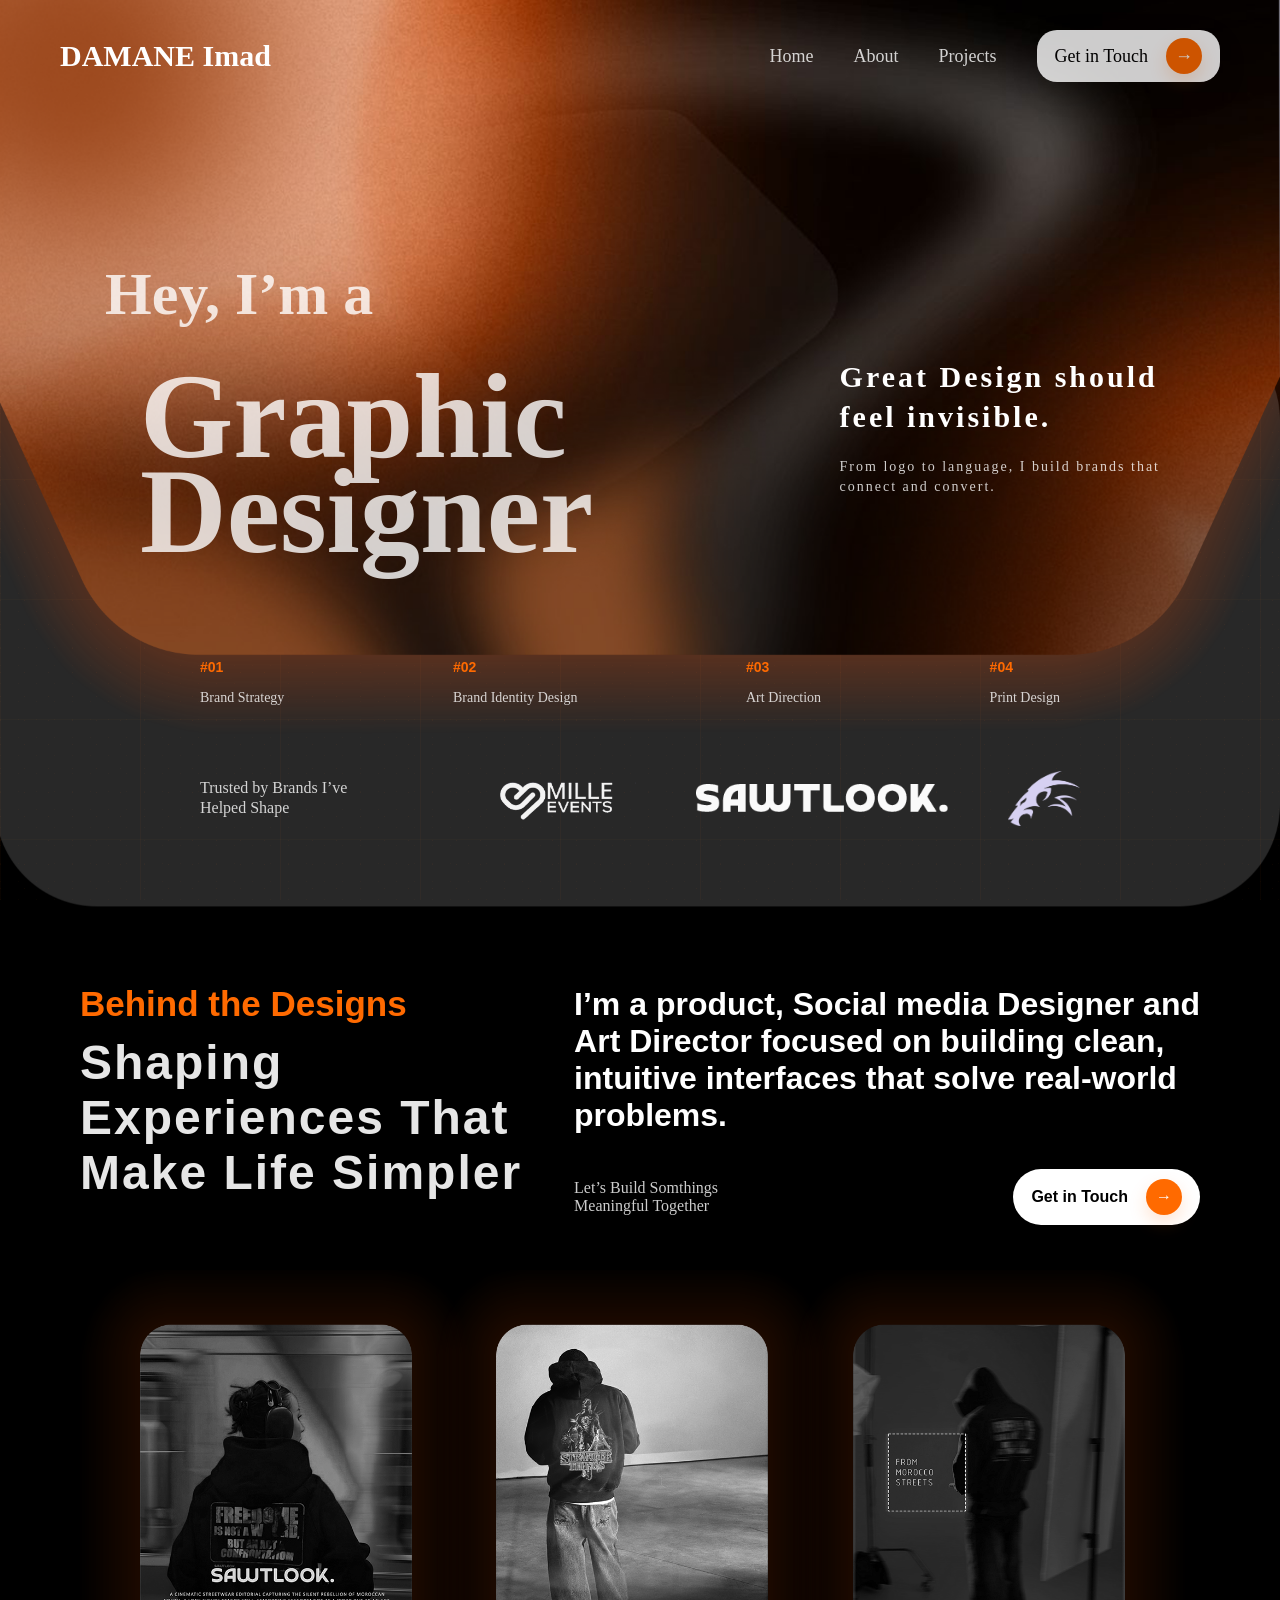
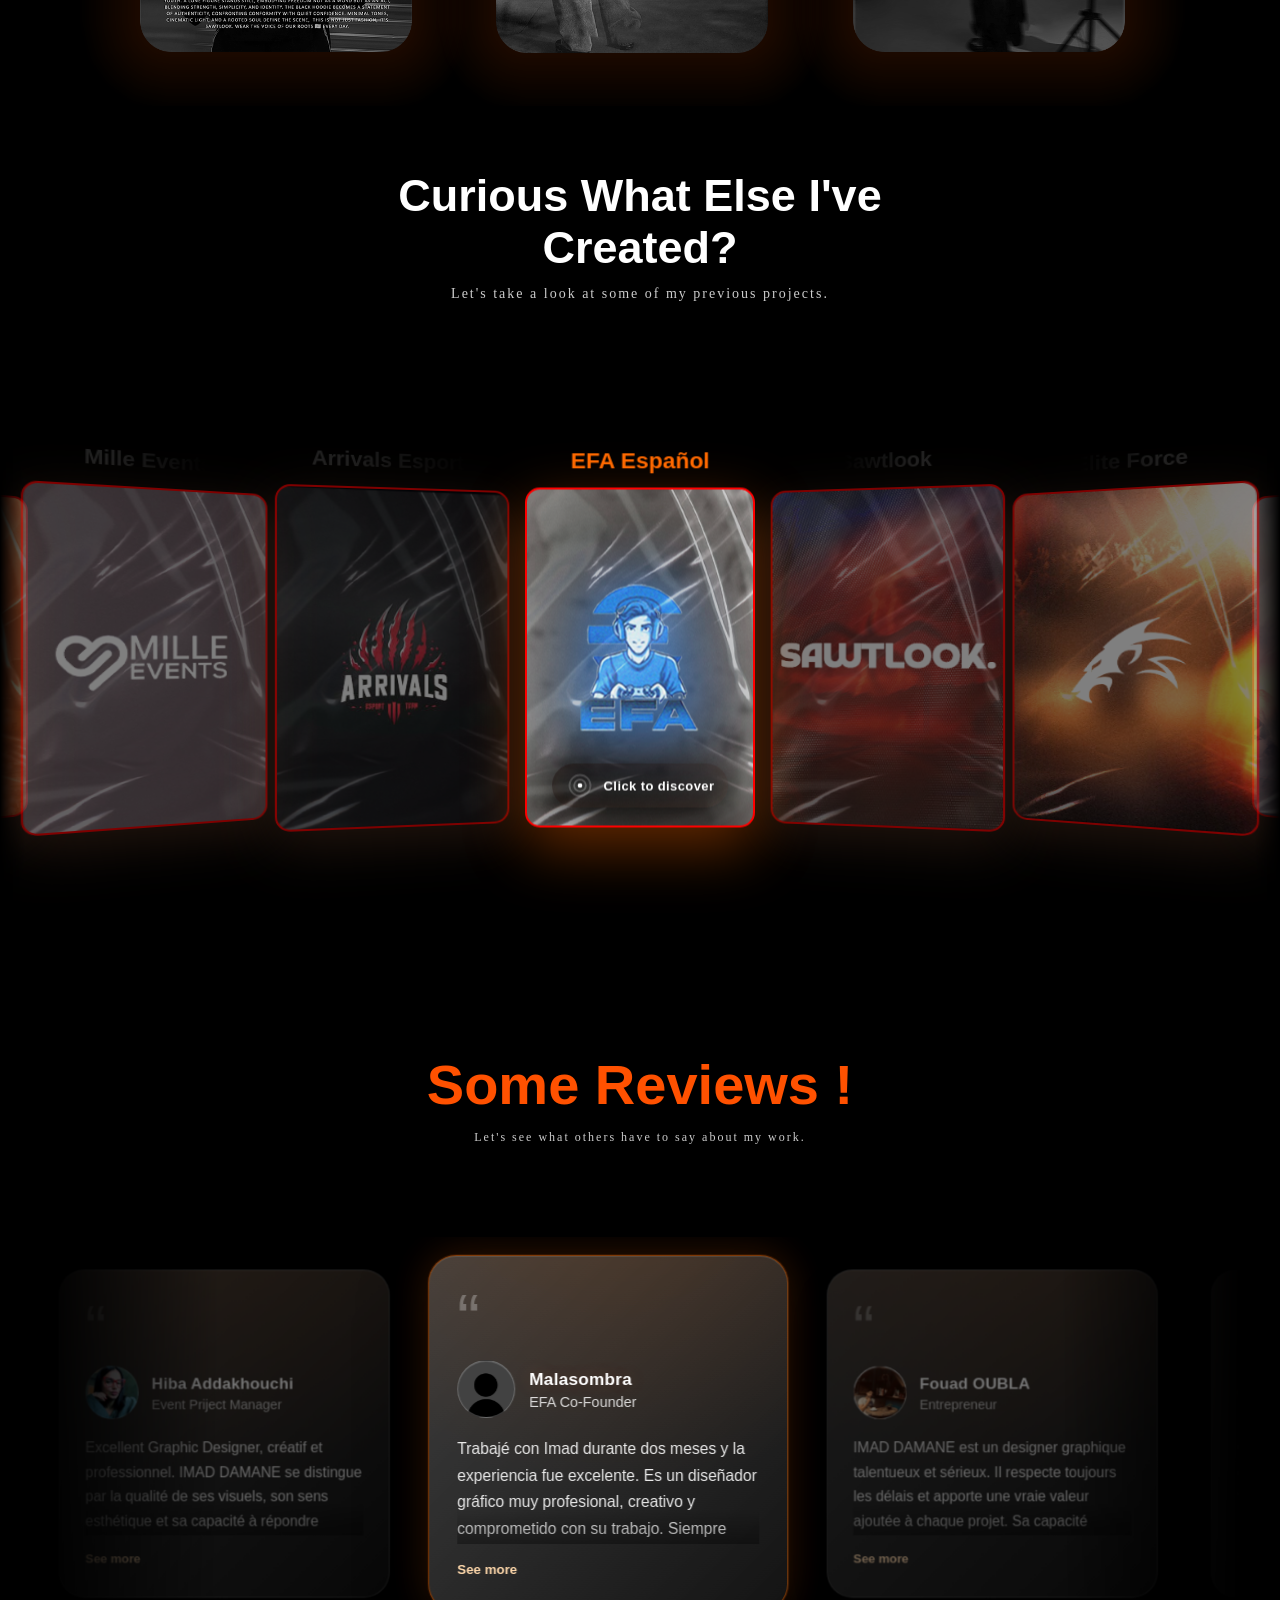
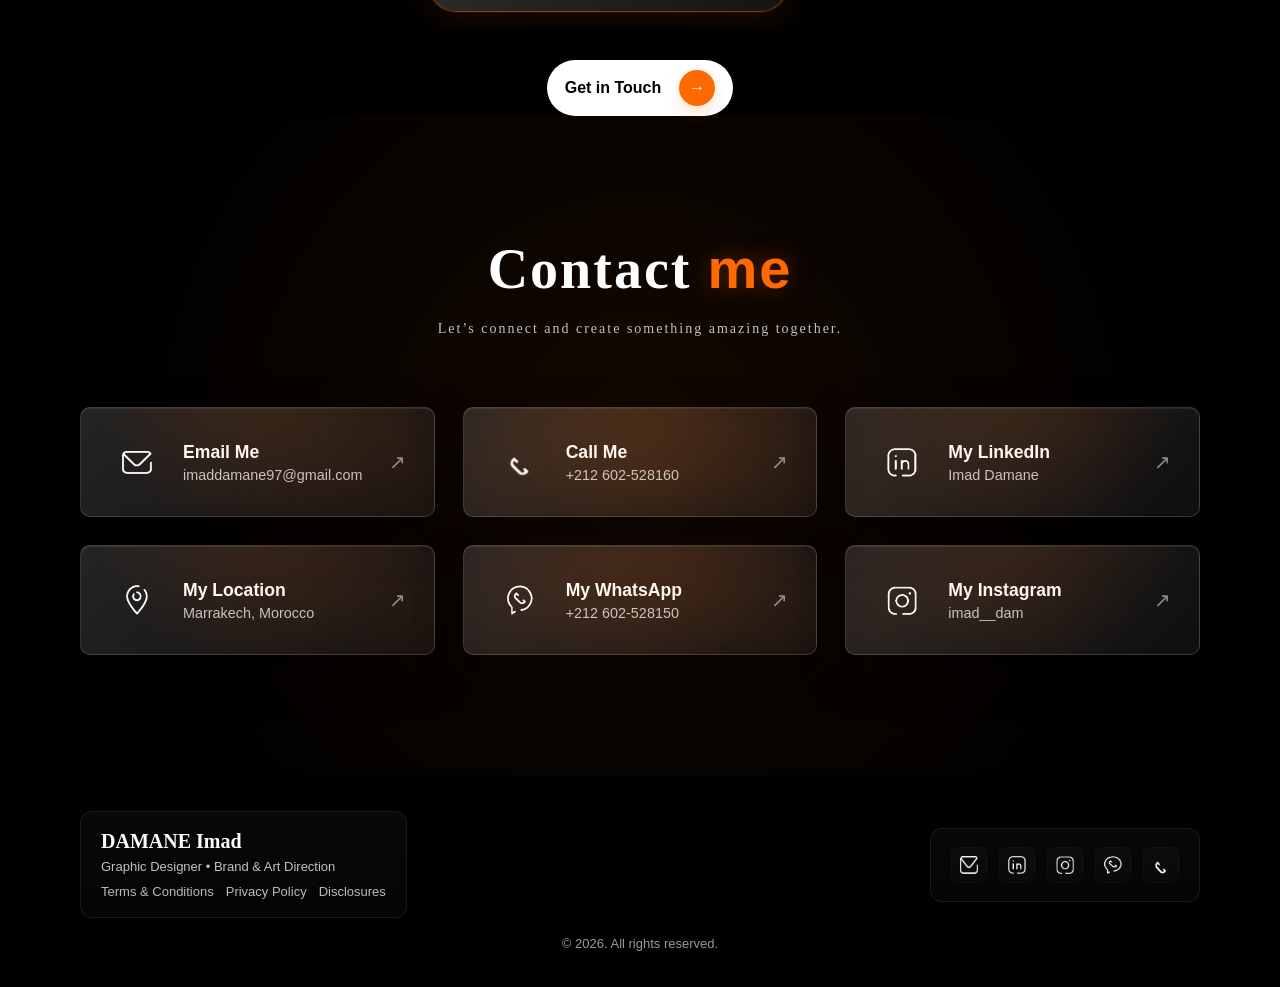
==== index.html @ 2c5a3f67 "First commit" ====
<!DOCTYPE html>
<html lang="en">
<head>
    <meta charset="UTF-8">
    <meta name="viewport" content="width=device-width, initial-scale=1.0">
    <link rel="stylesheet" href="style.css">
    <title>DAMANE Imad Portfolio</title>
</head>
<body>
    <header id="font-Qurova-DEMO;">
        <h1>DAMANE Imad</h1>
        <nav>
            <ul>
                <li><a href="index.html">Home</a></li>
                <li><a href="#about">About</a></li>
                <li><a href="#projects">Projects</a></li>
                <li class="#getintouch"><a href="#contact" class="btn-get">Get in Touch</a></li>
            </ul>
        </nav>
    </header>

    <img src="images/background_efct_img/gray shape.png" alt="gray shape" class="gray-back">
    <img src="images/background_efct_img/orange back.png" alt="orange back" class="orange-back">

    <section class="hero">

    <!-- Mobile blocker overlay: only visible on small viewports -->
    <div id="mobile-blocker" aria-hidden="true">
      <div class="mobile-blocker-inner">
        <h1 class="mobile-site-logo"><span class="logo-first">DAMANE</span> <span class="logo-last">Imad</span></h1>
        <h2>Please open my portfolio in laptop or PC for best experience</h2>
        <p class="mobile-sub">This site is optimised for larger screens. Thank you!</p>
      </div>
    </div>

    <div class="hero-content">
        <div class="left">
    <h4>Hey, I’m a</h4>
    <h1>Graphic <br> Designer</h1>
</div>

<div class="right">
    <h3>Great Design should <br> feel invisible.</h3>
    <p>From logo to language, I build brands that<br>connect and convert.</p>
</div>

    </div>

            <div class="services">
                <div><span>#01</span> <p>Brand Strategy</p></div>
                <div><span>#02</span> <p>Brand Identity Design</p></div>
                <div><span>#03</span> <p>Art Direction</p></div>
                <div><span>#04</span> <p>Print Design</p></div>
            </div>

    <div class="trusted">
        <p>Trusted by Brands I’ve <br> Helped Shape</p>

        <div class="logos">
              <img src="images/trusts_img/mille_events_cover.png" alt="mille events" class="logo mille">
              <img src="images/trusts_img/SAWTLOOK_.png" alt="sawtlook" class="logo sawtlook">
              <img src="images/trusts_img/png ELM logo.png" alt="elm" class="logo elm">
        </div>
    </div>

</section>

  <section id="about" class="mini-about">

        <div class="mini-about-left">
           <h3 class="mini-about-title">Behind the Designs</h3>
           <h2 class="mini-about-sub">Shaping <br> Experiences That <br> Make Life Simpler</h2>
        </div>

        <div class="mini-about-right">
           <h3>I’m a product, Social media Designer and <br> Art Director focused on building clean, <br> intuitive interfaces that solve real-world <br> problems.</h3>

           <div class="mini-about-row">
               <p class="mini-about-cta">Let’s Build Somthings<br>Meaningful Together</p>
               <div class="btn-group">
                   <a href="#contact" class="btn btn-get">Get in Touch</a>
               </div>
           </div>

        </div>

    </section>

    <section class="under-about">
        <div class="under-about-content">
           <img src="images/mini_about_img/Black & White 1 copy 2.png" alt="" class="mini-about-img">
           <img src="images/mini_about_img/Black & White 1 copy.png" alt="" class="mini-about-img">
           <img src="images/mini_about_img/Black & White 1.png" alt="" class="mini-about-img">
        </div>
    </section>

  <section id="projects" class="projects-header">
        <h2>Curious What Else I've<br>Created?</h2>
        <p class="projects-header-p">Let's take a look at some of my previous projects.</p>
    </section>

    <div class="carousel-main-viewport">
        <div class="carousel-container">
            
            <div class="carousel-nav-buttons">
                <button class="nav-btn prev" id="prev-btn">&#10094;</button>
                <button class="nav-btn next" id="next-btn">&#10095;</button>
            </div>

            <div class="carousel-track-container" id="carousel-track">
            </div>

            <div class="carousel-pagination" id="carousel-pagination">
            </div>
           
        </div>
    </div>


    
    <section class="reviews-header">
            <h2 class="reviews-title">Some Reviews !</h2>
            <p class="reviews-p">Let's see what others have to say about my work.</p>
    </section>

    <section class="testimonial-section">
  <div class="testimonial-container">
    <div class="testimonial-track" id="testimonialTrack">

      <div class="testimonial-card">
        <div class="testimonial-quote">“</div>
        <div class="testimonial-header">
          <div class="testimonial-avatar avatar-1"></div>
          <div class="testimonial-info">
            <h3 class="testimonial-name">Hiba Addakhouchi</h3>
            <p class="testimonial-role">Event Priject Manager</p>
          </div>
        </div>
        <p class="testimonial-text">
          Excellent Graphic Designer, créatif et professionnel. IMAD DAMANE se distingue par la qualité de ses visuels, son sens esthétique et sa capacité à répondre parfaitement aux besoins des projets. Une collaboration fluide et très satisfaisante.
        </p>
        <button class="testimonial-toggle" aria-expanded="false">See more</button>
      </div>

      <div class="testimonial-card testimonial-card-active">
        <div class="testimonial-quote">“</div>
        <div class="testimonial-header">
          <div class="testimonial-avatar avatar-2"></div>
          <div class="testimonial-info">
            <h3 class="testimonial-name">Malasombra</h3>
            <p class="testimonial-role">EFA Co-Founder</p>
          </div>
        </div>
        <p class="testimonial-text">
          Trabajé con Imad durante dos meses y la experiencia fue excelente.
Es un diseñador gráfico muy profesional, creativo y comprometido con su trabajo. 
Siempre cumplió con los plazos y supo entender perfectamente lo que necesitaba, aportando además ideas que mejoraron el resultado final.
La comunicación fue fluida en todo momento y mostró mucha disposición para hacer ajustes y perfeccionar cada detalle. 
Sin duda, recomendaría su trabajo a cualquier persona o empresa que busque diseños de calidad.
Ha sido un placer trabajar con él.
        </p>
        <button class="testimonial-toggle" aria-expanded="false">See more</button>
      </div>

      <div class="testimonial-card">
        <div class="testimonial-quote">“</div>
        <div class="testimonial-header">
          <div class="testimonial-avatar avatar-3"></div>
          <div class="testimonial-info">
            <h3 class="testimonial-name">Fouad OUBLA</h3>
            <p class="testimonial-role">Entrepreneur</p>
          </div>
        </div>
        <p class="testimonial-text">
          IMAD DAMANE est un designer graphique talentueux et sérieux. Il respecte toujours les délais et apporte une vraie valeur ajoutée à chaque projet. Sa capacité d’écoute et son sens artistique permettent d’obtenir des résultats de haute qualité. Une collaboration efficace et agréable.
        </p>
        <button class="testimonial-toggle" aria-expanded="false">See more</button>
      </div>

      <div class="testimonial-card">
        <div class="testimonial-quote">“</div>
        <div class="testimonial-header">
          <div class="testimonial-avatar avatar-4"></div>
          <div class="testimonial-info">
            <h3 class="testimonial-name">MOHAMED FJ</h3>
            <p class="testimonial-role">Game Cards Store Founder</p>
          </div>
        </div>
        <p class="testimonial-text">
          Quiero recomendar a IMAD DAMANE como diseñador gráfico por el excelente trabajo que realizó en el diseño del logotipo de mi empresa de tarjetas de regalo. Desde el primer momento demostró profesionalismo, creatividad y una gran capacidad para entender exactamente lo que necesitaba.
El resultado final superó mis expectativas: un diseño moderno, limpio y perfectamente alineado con la identidad de mi marca. Además, su comunicación fue fluida durante todo el proceso y estuvo siempre dispuesto a hacer ajustes hasta lograr el resultado ideal.
Sin duda, es un diseñador altamente recomendable para cualquier proyecto creativo. Volvería a trabajar con él sin pensarlo.
        </p>
        <button class="testimonial-toggle" aria-expanded="false">See more</button>
      </div>

    </div>
  </div>
</section>

    <section class="carousel-button-reviews">
            <a href="#contact" class="btn btn-get">Get in Touch</a>
    </section>

  <section id="contact" class="contact-section">

    <div class="contact-header">
        <h1 class="contact-title">
            Contact <span class="contact-highlight">me</span>
        </h1>

        <p class="contact-description">
            Let’s connect and create something amazing together.
        </p>
    </div>


    <div class="contact-container">

        <a href="mailto:imaddamane97@gmail.com" class="contact-card">
            <div class="contact-icon"><img src="images/contact icons/email icon.png" alt=""></div>
            <div class="contact-info">
                <h3>Email Me</h3>
                <p>imaddamane97@gmail.com</p>
            </div>
            <div class="contact-arrow">↗</div>
        </a>

        <a href="tel:+212602528160" class="contact-card">
            <div class="contact-icon"><img src="images/contact icons/phone icon.png" alt=""></div>
            <div class="contact-info">
                <h3>Call Me</h3>
                <p>+212 602-528160</p>
            </div>
            <div class="contact-arrow">↗</div>
        </a>


        <a href="https://linkedin.com" class="contact-card">
            <div class="contact-icon"><img src="images/contact icons/linkedin icon.png" alt=""></div>
            <div class="contact-info">
                <h3>My LinkedIn</h3>
                <p>Imad Damane</p>
            </div>
            <div class="contact-arrow">↗</div>
        </a>


        <div class="contact-card">
            <div class="contact-icon"><img src="images/contact icons/location icon.png" alt=""></div>
            <div class="contact-info">
                <h3>My Location</h3>
                <p>Marrakech, Morocco</p>
            </div>
            <div class="contact-arrow">↗</div>
        </div>


        <a href="https://wa.me/212602528150" class="contact-card">
            <div class="contact-icon"><img src="images/contact icons/whatsapp icon.png" alt=""></div>
            <div class="contact-info">
                <h3>My WhatsApp</h3>
                <p>+212 602-528150</p>
            </div>
            <div class="contact-arrow">↗</div>
        </a>


        <a href="https://instagram.com/imad__dam" class="contact-card">
            <div class="contact-icon"><img src="images/contact icons/instagram icon.png" alt=""></div>
            <div class="contact-info">
                <h3>My Instagram</h3>
                <p>imad__dam</p>
            </div>
            <div class="contact-arrow">↗</div>
        </a>

    </div>

</section>


  <footer class="site-footer">
    <div class="footer-inner">
      <div class="footer-left">
        <h3 class="footer-brand">DAMANE Imad</h3>
        <p class="footer-desc">Graphic Designer • Brand & Art Direction</p>
        <div class="footer-links">
          <a href="#">Terms &amp; Conditions</a>
          <a href="#">Privacy Policy</a>
          <a href="#">Disclosures</a>
        </div>
      </div>

      <div class="footer-right">

        <div class="footer-social">
          <a href="mailto:imaddamane97@gmail.com"><img src="images/contact icons/email icon.png" alt="email"></a>
          <a href="https://linkedin.com" aria-label="LinkedIn"><img src="images/contact icons/linkedin icon.png" alt="linkedin"></a>
          <a href="https://instagram.com" aria-label="Instagram"><img src="images/contact icons/instagram icon.png" alt="instagram"></a>
          <a href="https://wa.me/212602528150" aria-label="WhatsApp"><img src="images/contact icons/whatsapp icon.png" alt="whatsapp"></a>
          <a href="tel:+212602528160" aria-label="Phone"><img src="images/contact icons/phone icon.png" alt="phone"></a>
        </div>
      </div>
    </div>

    <div class="footer-bottom">
      <p>&copy; 2026. All rights reserved.</p>
    </div>
  </footer>
    
    <script src="site.js" defer></script>
</body>
</html>
---- style.css ----
* {
    margin: 0;
    padding: 0;
    box-sizing: border-box;
    font-family: 'Poppins', sans-serif;
}

:root {
    --card-width: 230px;
    --card-height: 340px;
    --carousel-perspective: 1200px;
    --accent-color: #ff6b35;
    --accent-orange: #ff6b00;
}

/* Background effects (enable by adding one class to <body>):
   - body.bg-effect-1  : Subtle glowing animated gradients
   - body.bg-effect-2  : Floating blurred color orbs
   - body.bg-effect-3  : Futuristic diagonal lines + texture + vignette
   These layers sit behind the content (negative z-index) and preserve image/text layout.
*/

/* Base: ensure background layers don't create scroll and sit behind content */
body.bg-effect-1,
body.bg-effect-2,
body.bg-effect-3 {
    overflow-x: hidden;
}

/* ---------- Effect 1: Subtle glowing animated gradients ---------- */
body.bg-effect-1::before {
    content: "";
    position: fixed;
    inset: 0;
    z-index: -1;
    pointer-events: none;
    background-image:
        radial-gradient(circle at 10% 20%, rgba(255,107,0,0.12) 0%, transparent 25%),
        radial-gradient(circle at 85% 75%, rgba(255,107,0,0.08) 0%, transparent 22%),
        linear-gradient(120deg, rgba(0,0,0,0.6), rgba(0,0,0,0.85));
    background-repeat: no-repeat;
    filter: blur(48px) saturate(1.05);
    mix-blend-mode: screen;
    opacity: 0.95;
    transform: translateZ(0);
    animation: bg-effect1-move 18s linear infinite;
}

@keyframes bg-effect1-move {
    0% { background-position: 0% 0%, 100% 100%, 0% 0%; }
    50% { background-position: 10% 5%, 90% 80%, 0% 0%; }
    100% { background-position: 0% 0%, 100% 100%, 0% 0%; }
}

/* ---------- Effect 2: Floating blurred orbs (soft, atmospheric) ---------- */
body.bg-effect-2::before {
    content: "";
    position: fixed;
    inset: -10% -5% -10% -5%;
    z-index: -1;
    pointer-events: none;
    background-image:
        radial-gradient(circle at 20% 30%, rgba(255,107,0,0.14) 0 12%, transparent 20%),
        radial-gradient(circle at 72% 28%, rgba(255,90,31,0.12) 0 14%, transparent 24%),
        radial-gradient(circle at 50% 78%, rgba(255,160,80,0.06) 0 18%, transparent 30%);
    background-repeat: no-repeat;
    filter: blur(60px) contrast(1.02);
    opacity: 0.95;
    transform: translateZ(0);
    animation: bg-effect2-orbit 16s ease-in-out infinite;
}

@keyframes bg-effect2-orbit {
    0% { transform: translate3d(0,0,0) scale(1); }
    50% { transform: translate3d(8px,-12px,0) scale(1.02); }
    100% { transform: translate3d(0,0,0) scale(1); }
}

/* ---------- Effect 3: Futuristic lines + subtle texture + vignette ---------- */
body.bg-effect-3::before {
    content: "";
    position: fixed;
    inset: 0;
    z-index: -1;
    pointer-events: none;
    background-image:
        repeating-linear-gradient(135deg, rgba(255,107,0,0.03) 0 1px, transparent 1px 24px),
        linear-gradient(180deg, rgba(0,0,0,0.6), rgba(0,0,0,0.85));
    background-size: auto, cover;
    mix-blend-mode: overlay;
    filter: blur(6px) contrast(0.95);
    opacity: 0.95;
}

body.bg-effect-3::after {
    content: "";
    position: fixed;
    inset: 0;
    z-index: -1;
    pointer-events: none;
    background-image: radial-gradient(ellipse at center, rgba(255,107,0,0.02) 0%, transparent 30%),
                      radial-gradient(ellipse at 10% 90%, rgba(255,90,31,0.02) 0%, transparent 18%);
    filter: blur(40px);
    opacity: 0.9;
}

/* Keep animations accessible: respect reduced motion */
@media (prefers-reduced-motion: reduce) {
    body.bg-effect-1::before,
    body.bg-effect-2::before {
        animation: none;
        transition: none;
    }
}

/* Ensure columns-based project gallery won't create horizontal scroll from background layers */
html, body { overscroll-behavior-x: none; }

body {
    background: #000;
    color: white;
    overflow-x: hidden;
}

body:not(.project-page) {
    position: relative;
    isolation: isolate;
}

body:not(.project-page)::before {
    content: "";
    position: fixed;
    inset: 0;
    z-index: -3;
    pointer-events: none;
    background:
        radial-gradient(circle at 16% 20%, rgba(255, 107, 0, 0.15) 0 6%, transparent 22%),
        radial-gradient(circle at 82% 24%, rgba(255, 140, 0, 0.10) 0 8%, transparent 20%),
        radial-gradient(circle at 54% 82%, rgba(255, 94, 0, 0.08) 0 10%, transparent 24%);
    filter: blur(3px);
    opacity: 0.9;
}

body:not(.project-page)::after {
    content: "";
    position: fixed;
    inset: 0;
    z-index: -2;
    pointer-events: none;
    background-image:
        linear-gradient(135deg, rgba(255, 107, 0, 0.05) 0 1px, transparent 1px 24px),
        linear-gradient(45deg, rgba(255, 142, 0, 0.03) 0 1px, transparent 1px 18px),
        repeating-linear-gradient(90deg, rgba(255, 107, 0, 0.035) 0 1px, transparent 1px 140px),
        repeating-linear-gradient(0deg, rgba(255, 142, 0, 0.025) 0 1px, transparent 1px 120px);
    background-size: 24px 24px, 18px 18px, 140px 100%, 100% 120px;
    mix-blend-mode: screen;
    opacity: 0.95;
}

/* Mobile blocker styles (only active on small screens) */
#mobile-blocker { display: none; }

@media (max-width: 768px) {
    #mobile-blocker {
        display: flex;
        position: fixed;
        inset: 0;
        /* mobile background uses provided image */
        background-image: url("images/mobile_background/mobile.jpg");
        background-size: cover;
        background-position: center;
        background-repeat: no-repeat;
        z-index: 9999;
        align-items: center;
        justify-content: center;
        padding: 24px;
    }

    #mobile-blocker .mobile-blocker-inner {
        text-align: center;
        color: #fff;
        max-width: 540px;
        width: 100%;
        padding: 28px;
        border-radius: 14px;
        box-shadow: 0 30px 80px rgba(0,0,0,0.6);
        background: radial-gradient(circle at top, rgba(255,106,0,0.06), rgba(255,106,0,0.02));
        border: 1px solid rgba(255,106,0,0.08);
    }

        /* Mobile overlay logo */
        .mobile-site-logo { font-family: 'Qurova Demo'; font-size: 2rem; margin: 0 0 10px; font-weight: 800; }
        .mobile-site-logo .logo-first { color: #fff; }
        .mobile-site-logo .logo-last { color: var(--accent-color); }

    #mobile-blocker-logo { width: 120px; height: auto; margin: 0 auto 18px; display:block; filter: drop-shadow(0 8px 20px rgba(255,106,0,0.12)); }
    #mobile-blocker h2 { color: var(--accent-color); font-size: 1.3rem; margin-bottom: 8px; text-shadow: 0 6px 18px rgba(0,0,0,0.6); }
    .mobile-sub { color: rgba(255,255,255,0.85); margin-bottom: 16px; }


    /* hide page content underneath (prevent scroll) */
    html, body { height: 100%; overflow: hidden; }
}

.box {
        width: auto;
        height: 500px;
        background-image: url("images/background_efct_img/gray\ shape.png");
        background-size: cover;
        rotate: 180deg;
    }

    .gray-back {
        position: absolute;
        bottom: 3280px;
        left: 0;
        width: 100%;
        z-index: -2;
    }

    .orange-back {
        position: absolute;
        top: 0;
        right: 0;
        width: 100%;
        z-index: -1;
        animation: moveBg 8s ease-in-out infinite alternate;
    }

    @keyframes moveBg {
        0% { transform: scale(1); }
        100% { transform: scale(1.05) translateY(-10px); }
    }

    header {
        position: absolute;
        top: 30px;
        left: 60px;
        right: 60px;
        display: flex;
        justify-content: space-between;
        align-items: center;
        z-index: 5;
    }

    @media (max-width: 480px) {
        header {
            position: static;
            padding: 18px 18px 0;
            width: 100%;
            justify-content: center;
            flex-direction: column;
            align-items: center;
            gap: 14px;
            text-align: center;
        }

        header h1 {
            font-size: 26px;
            margin: 0;
        }

        nav ul {
            justify-content: center;
            gap: 16px;
            flex-wrap: wrap;
        }

        .hero {
            padding: 28px 18px 60px;
            min-height: auto;
            text-align: center;
        }

        .hero-content {
            flex-direction: column;
            align-items: center;
            gap: 20px;
        }

        .left,
        .right {
            width: 100%;
            max-width: 100%;
            margin: 0;
        }

        .left h4 {
            font-size: 26px;
            margin-bottom: 12px;
        }

        .left h1 {
            font-size: 3.2rem;
            line-height: 1.1;
            margin-left: 0;
        }

        .right h3 {
            font-size: 1.35rem;
            line-height: 1.4;
            letter-spacing: 0.5px;
        }

        .right p {
            font-size: 0.95rem;
            line-height: 1.7;
            margin: 0 auto;
            max-width: 380px;
        }

        .services {
            flex-direction: column;
            align-items: center;
            justify-content: center;
            gap: 12px;
            margin: 28px auto 0;
            text-align: center;
        }

        .services div {
            width: 100%;
            max-width: 320px;
        }

        .trusted {
            flex-direction: column;
            align-items: center;
            justify-content: center;
            gap: 16px;
            margin: 30px auto 0;
            text-align: center;
        }

        .logos {
            justify-content: center;
            width: 100%;
            gap: 18px;
            flex-wrap: wrap;
        }

        .orange-back {
            width: 180%;
            max-width: none;
            left: -40%;
            right: auto;
            transform: translateX(-10%);
        }
    }

    header h1 {
        font-size: 30px;
        font-weight: 600;
        font-family: 'Qurova Demo';
    }

    nav ul {
        display: flex;
        list-style: none;
        gap: 40px;
        align-items: center;
    }

    nav a {
        text-decoration: none;
        color: white;
        font-size: 18px;
        opacity: 0.8;
        transition: 0.3s;
        font-family: 'Qurova Demo';
    }

    nav a:hover {
        opacity: 1;
        color: #ff6a00;
        text-shadow: #ffffff 0px 0 15px;
    }

    nav li:last-child a {
        background: white;
        color: black;
        padding: 8px 18px;
        border-radius: 20px;
        font-weight: 500;
    }

    .hero {
        padding: 180px 80px 100px 80px;
        min-height: 100vh;
        position: relative;
        z-index: 2;
    }

    .hero-content {
        display: flex;
        justify-content: space-between;
        align-items: center;
    }

    .left h4 {
        font-size: 60px;
        margin-bottom: 40px;
        font-family: 'Qurova Demo';
    }

    .left h1 {
        font-size: 120px;
        line-height: 95px;
        font-weight: 700;
        font-family: 'Qurova Demo';
        margin-left: 35px;
    }

    .left {
        opacity: 0.8;
        margin-top: 80px;
        margin-left: 25px;
    }

    .right {
        max-width: 500px;
        margin-right: 40px;
        margin-top: 115px;
    }

    .right h3 {
        font-size: 30px;
        margin-bottom: 20px;
        font-family: 'Qurova Demo';
        line-height: 40px;
        letter-spacing: 3px;
    }

    .right p {
        font-size: 14px;
        opacity: 0.8;
        font-family: 'Qurova Demo';
        line-height: 20px;
        letter-spacing: 2px;
    }

    .services {
        display: flex;
        font-family: 'Qurova Demo';
        justify-content: space-between;
        margin-top: 100px;
        margin-left: 120px;
        margin-right: 140px;
        font-size: 14px;
    }

    .services span {
        color: #ff6a00;
        font-weight: 600;
        margin-right: 8px;
    }

    .services p {
        opacity: 0.8;
        margin-top: 15px;
        font-family: 'Qurova Demo';
    }

    .trusted {
        display: flex;
        justify-content: space-between;
        margin-top: 65px;
        margin-right: 120px;
        margin-left: 120px;
        align-items: center;
        z-index: 3;
    }

    .trusted p {
        font-family: 'Qurova Demo';
        font-size: 16px;
        opacity: 0.8;
        line-height: 20px;
    }

    .logos {
        display: flex;
        gap: 60px;
        align-items: center;
    }

    .logos img {
        height: auto;
        max-height: 55px;
        display: block;
        transition: transform 200ms ease, opacity 200ms ease;
        opacity: 0.95;
    }

    .logos img.mille { max-height: 44px; }
    .logos img.sawtlook { max-height: 28px; opacity: 0.98; }
    .logos img.elm { max-height: 60 px; }

    .logos img:hover { transform: scale(1.06); opacity: 1; }

    .mini-about {
        display: flex;
        justify-content: space-between;
        align-items: flex-start;
        padding: 60px 80px;
        gap: 2rem;
    }

    .mini-about-left .mini-about-title {
        color: #ff6a00;
        font-size: 35px;
        line-height: 1.05;
    }

    .mini-about-left .mini-about-sub {
        margin-top: 12px;
        font-size: 48px;
        opacity: 0.9;
        letter-spacing: 2px;
    }

    .mini-about-right h3 {
        margin-bottom: 10px;
        font-size: 32px;
    }

    .mini-about-row {
        display: flex;
        align-items: center;
        justify-content: space-between;
        gap: 1rem;
        margin-top: 35px;
    }

    .mini-about-cta {
        margin: 0;
        opacity: 0.8;
        font-size: 16px;
        font-family: 'Qurova Demo';
        line-height: normal;
    }

    .btn-group { display: flex;
        gap: 0.8rem;
        font-family: 'Qurova Demo';
        text-decoration: none;
    }

    .btn {
        padding: 8px 18px;
        border-radius: 20px;
        font-weight: 550;
        text-decoration: none;
        color: white;
        background:#ff6a00;
    }

    .btn-get {
        display: inline-flex;
        align-items: center;
        gap: 12px;
        padding: 10px 18px;
        border-radius: 999px;
        background: #fff;
        color: #000;
        font-weight: 600;
        text-decoration: none;
        box-shadow: 0 10px 30px rgba(0,0,0,0.22);
        position: relative;
    }

    .btn-get:hover {
        transform: translateY(-2px);
    }

    .btn-get::after {
        content: '\2192';
        display: inline-flex;
        align-items: center;
        justify-content: center;
        width: 36px;
        height: 36px;
        border-radius: 50%;
        background: var(--accent-color);
        color: white;
        font-weight: 700;
        box-shadow: 0 8px 18px rgba(255,106,0,0.18);
        margin-left: 6px;
        flex: 0 0 36px;
    }

    .btn-get:hover::after {
        transform: translateX(3px);
    }

    @media (max-width: 420px) {
        .btn-get { padding: 8px 12px; font-size: 14px; }
        .btn-get::after { width: 30px; height: 30px; font-size: 14px; }
    }

    @media (max-width: 900px) {
        .mini-about { flex-direction: column; padding: 40px 20px; }
        .mini-about-row { flex-direction: column; align-items: flex-start; }
        .btn-group { width: 100%; }
    }

    .under-about {
        display: flex;
        margin-top: -75px;
        align-items: center;
        padding: 60px 80px;
        gap: 2rem;
    }

    .mini-about-img {
        width: 35%;
        border-radius: 10px;
        object-fit: cover;
    }

    .mini-about-img:not(:last-child) {
      margin-right: -40px;
    }

    .projects-header {
        text-align: center;
        font-size: 30px;
        color: #ffffff;
    }

    .projects-header-p {
        font-size: 14px;
        opacity: 0.8;
        font-family: 'Qurova Demo';
        line-height: 40px;
        letter-spacing: 2px;
    }

    .carousel-main-viewport {
        width: 100vw;
        height: 72vh;
        display: flex;
        justify-content: center;
        align-items: center;
        position: relative;
        overflow: hidden;
        mask-image: linear-gradient(to right, rgba(0,0,0,0) 0%, rgba(0,0,0,1) 2%, rgba(0,0,0,1) 98%, rgba(0,0,0,0) 100%);
        -webkit-mask-image: linear-gradient(to right, rgba(0,0,0,0) 0%, rgba(0,0,0,1) 2%, rgba(0,0,0,1) 98%, rgba(0,0,0,0) 100%);
    }

    .carousel-container {
        width: 100vw;
        height: 68vh;
        position: relative;
        display: flex;
        flex-direction: column;
        align-items: center;
        justify-content: center;
        perspective: var(--carousel-perspective);
    }

    .carousel-track-container {
        width: 100%;
        height: 100%;
        position: relative;
        display: flex;
        justify-content: center;
        align-items: center;
        transform-style: preserve-3d;
        z-index: 1;
    }

    .carousel-nav-buttons {
        position: absolute;
        width: 100%;
        display: flex;
        justify-content: space-between;
        align-items: center;
        padding: 0 40px;
        box-sizing: border-box;
        z-index: 10;
        pointer-events: none;
    }

    .carousel-nav-buttons { display: none !important; }

    .nav-btn {
        pointer-events: auto;
        background: rgba(0, 0, 0, 0.4);
        color: white;
        border: 2px solid rgba(255, 255, 255, 0.1);
        width: 50px;
        height: 50px;
        border-radius: 50%;
        font-size: 1.2rem;
        cursor: pointer;
        transition: all 0.4s ease;
        display: flex;
        justify-content: center;
        align-items: center;
        box-shadow: 0 4px 15px rgba(0,0,0,0.5);
    }

    .nav-btn:hover {
        background: rgba(255, 255, 255, 0.1);
        color: var(--accent-color);
        border-color: var(--accent-color);
        transform: scale(1.1);
        box-shadow: 0 4px 25px var(--accent-color);
    }

    .carousel-pagination {
        display: none !important;
        visibility: hidden;
        height: 0;
        margin: 0;
        padding: 0;
    }

    .pagination-tab {
        width: 25px;
        height: 4px;
        border-radius: 4px;
        background: rgba(255, 255, 255, 0.2);
        cursor: pointer;
        transition: all 0.4s cubic-bezier(0.23, 1, 0.32, 1);
    }

    .pagination-tab.active {
        width: 50px;
        background: var(--accent-color);
        box-shadow: 0 0 15px var(--accent-color);
    }

    .card-wrapper {
        position: absolute;
        display: flex;
        flex-direction: column;
        align-items: center;
        gap: 15px;
        transition: all 0.6s cubic-bezier(0.23, 1, 0.32, 1);
        transform-style: preserve-3d;
        cursor: pointer;
    }

    .carousel-title {
        font-size: 1.3rem;
        font-weight: 600;
        margin: 0;
        color: #fff;
        opacity: 0.25;
        transition: all 0.6s ease;
        text-transform: capitalize;
        white-space: nowrap;
    }

    .card-wrapper.center .carousel-title {
        color: var(--accent-color);
        font-weight: 700;
        opacity: 1;
        transform: scale(1.1);
    }

    .card {
        width: var(--card-width);
        height: var(--card-height);
        background-size: cover;
        background-position: center;
        border-radius: 15px;
        display: flex;
        justify-content: center;
        align-items: center;
        border: 2px solid #ff0000;
        box-shadow: 0 15px 50px rgba(91, 56, 36, 0.7);
        transition: box-shadow 0.6s ease, filter 0.6s ease;
        filter: brightness(1) grayscale(0);
    }

    .card { position: relative; overflow: hidden; }
    .discover-overlay {
        position: absolute;
        inset: 0;
        display: flex;
        align-items: flex-end;
        justify-content: center;
        pointer-events: none;
    }

    .discover-button {
        display: inline-flex;
        align-items: center;
        gap: 10px;
        background: linear-gradient(90deg, rgba(0,0,0,0.45), rgba(0,0,0,0.25));
        color: #fff;
        padding: 8px 14px;
        border-radius: 999px;
        margin-bottom: 18px;
        box-shadow: 0 8px 30px rgba(0,0,0,0.6), 0 0 18px rgba(255,90,31,0.06) inset;
        transform: translateY(8px);
        opacity: 0;
        transition: transform 0.36s cubic-bezier(0.2,0.9,0.2,1), opacity 0.36s ease, box-shadow 0.36s ease;
        pointer-events: auto;
    }

    .discover-button svg { flex: 0 0 auto; filter: drop-shadow(0 6px 14px rgba(0,0,0,0.45)); }
    .discover-button .discover-label { font-size: 13px; font-weight: 600; letter-spacing: 0.4px; text-transform: none; }

    .card-wrapper.center .discover-button,
    .card:hover .discover-button {
        opacity: 1;
        transform: translateY(0);
    }

    .card-wrapper.center .card {
        box-shadow:
            0 20px 60px color-mix(in srgb, var(--accent-color) 40%, transparent),
            inset 0 0 30px rgba(255,255,255,0.05);
    }

    .card-wrapper.center {
        z-index: 10;
    }

    @media (max-width: 768px) {
        body {
            overflow-x: hidden;
        }

        header {
            position: static;
            padding: 20px 20px 0;
            flex-direction: column;
            align-items: flex-start;
            gap: 12px;
        }

        header h1 {
            font-size: 24px;
        }

        nav ul {
            gap: 16px;
            flex-wrap: wrap;
        }

        nav a {
            font-size: 15px;
        }

        .hero {
            padding: 40px 20px 60px;
            min-height: auto;
        }

        .hero-content {
            flex-direction: column;
            align-items: flex-start;
            gap: 24px;
        }

        .left {
            margin: 0;
        }

        .left h4 {
            font-size: 28px;
            margin-bottom: 16px;
        }

        .left h1 {
            font-size: 3rem;
            line-height: 1.05;
            margin-left: 0;
        }

        .right {
            margin: 0;
            max-width: 100%;
        }

        .right h3 {
            font-size: 1.35rem;
            line-height: 1.4;
            letter-spacing: 1px;
        }

        .right p {
            font-size: 0.95rem;
            line-height: 1.7;
        }

        .services {
            flex-direction: column;
            margin: 40px 0 0;
            gap: 16px;
        }

        .trusted {
            flex-direction: column;
            align-items: flex-start;
            margin: 36px 20px 0;
            gap: 16px;
        }

        .logos {
            gap: 20px;
            flex-wrap: wrap;
        }

        .mini-about {
            flex-direction: column;
            padding: 40px 20px;
            gap: 1rem;
        }

        .mini-about-left .mini-about-title {
            font-size: 24px;
        }

        .mini-about-left .mini-about-sub {
            font-size: 28px;
        }

        .mini-about-row {
            flex-direction: column;
            align-items: flex-start;
        }

        .under-about {
            flex-direction: column;
            padding: 20px;
            margin-top: 0;
        }

        .mini-about-img {
            width: 100%;
            margin-right: 0;
            margin-bottom: 12px;
        }

        .mini-about-img:not(:last-child) {
            margin-right: 0;
        }

        :root {
            --card-width: 100%;
            --card-height: auto;
        }

        .carousel-main-viewport {
            width: 100%;
            max-width: 100%;
            height: auto;
            min-height: 360px;
            padding: 0 6px;
            overflow: hidden;
        }

        .carousel-container {
            width: 100%;
            max-width: 100%;
            height: 420px;
        }

        .carousel-track-container {
            width: 100%;
            max-width: 100%;
        }

        .card-wrapper {
            width: min(82vw, 280px);
            max-width: 90vw;
            box-sizing: border-box;
        }

        .carousel-title {
            font-size: 1rem;
        }

        .carousel-nav-buttons {
            padding: 0 10px;
        }

        .nav-btn {
            width: 40px;
            height: 40px;
            font-size: 1rem;
        }

        .card-wrapper {
            width: min(82vw, 280px);
            max-width: 100%;
            box-sizing: border-box;
        }

        .card {
            width: 100% !important;
            max-width: 100%;
            min-height: 220px;
            height: auto;
            box-sizing: border-box;
        }

        .testimonial-section {
            padding: 60px 0;
        }

        .testimonial-section .testimonial-track {
            flex-direction: column;
            gap: 16px;
        }

        .testimonial-section .testimonial-card {
            flex: 1 1 auto;
            width: 100%;
            max-width: 100%;
            min-height: 300px;
            padding: 22px;
            box-sizing: border-box;
        }

        .testimonial-section .testimonial-quote {
            font-size: 58px;
        }

        .contact-section {
            padding: 80px 20px;
            box-sizing: border-box;
        }

        .contact-container {
            grid-template-columns: 1fr;
            width: 100%;
        }

        .contact-card {
            width: 100%;
            max-width: 100%;
            box-sizing: border-box;
        }

        .contact-title {
            font-size: 2.5rem;
        }

        .site-footer {
            padding: 28px 20px;
        }

        .site-footer .footer-inner {
            flex-direction: column;
            align-items: stretch;
        }

        .footer-right {
            align-items: flex-start;
        }

        .hero {
            padding: 28px 18px 50px;
            text-align: center;
            overflow: hidden;
        }

        .hero-content {
            flex-direction: column;
            align-items: center;
            text-align: center;
            gap: 22px;
        }

        .left,
        .right {
            width: 100%;
            max-width: 100%;
            margin: 0;
        }

        .left h4,
        .left h1,
        .right h3,
        .right p {
            margin-left: 0;
            text-align: center;
        }

        .services {
            flex-direction: column;
            align-items: center;
            justify-content: center;
            margin: 36px auto 0;
            gap: 14px;
            text-align: center;
        }

        .services div {
            width: 100%;
            max-width: 320px;
        }

        .trusted {
            flex-direction: column;
            align-items: center;
            justify-content: center;
            margin: 40px auto 0;
            gap: 18px;
            text-align: center;
        }

        .logos {
            justify-content: center;
            width: 100%;
            gap: 18px;
            flex-wrap: wrap;
        }

        .orange-back {
            width: 160%;
            max-width: none;
            left: -30%;
            right: auto;
            transform: translateX(-5%);
        }
    }

    @media (max-width: 480px) {
        header {
            padding: 16px 16px 0;
        }

        .hero {
            padding: 28px 16px 48px;
        }

        .left h4 {
            font-size: 24px;
        }

        .left h1 {
            font-size: 2.4rem;
        }

        .services,
        .trusted,
        .mini-about,
        .under-about,
        .contact-section,
        .site-footer {
            padding-left: 16px;
            padding-right: 16px;
        }

        .btn-get {
            padding: 8px 12px;
            font-size: 14px;
        }

        .btn-get::after {
            width: 30px;
            height: 30px;
            font-size: 14px;
        }
    }

    .reviews-header {
        text-align: center;
        margin-top: 90px;
    }

    .reviews-header .reviews-title {
        font-size: 3.5rem;
        color: #ff5100;
        box-shadow: #ff6a00;
    }

    .reviews-header .reviews-p {
        font-size: 12px;
        opacity: 0.8;
        font-family: 'Qurova Demo';
        line-height: 40px;
        letter-spacing: 2px;
    }

    .testimonial-section {
      position: relative;
      overflow: hidden;
      padding: 80px 0;
    }

    .testimonial-section .testimonial-container {
      max-width: 1200px;
      margin: 0 auto;
      padding: 0 20px;
      overflow: hidden;
      cursor: grab;
      user-select: none;
      touch-action: pan-y;
    }

    .testimonial-section .testimonial-container:active {
      cursor: grabbing;
    }

    .testimonial-section .testimonial-track {
      display: flex;
      align-items: stretch;
      gap: 24px;
      padding: 18px 6px;
      will-change: transform;
      transform: translateX(0);
      transition: transform 0.22s ease;
    }

    .testimonial-section .testimonial-card {
      flex: 0 0 min(360px, 82vw);
      min-height: 320px;
      position: relative;
      padding: 28px;
      border-radius: 28px;
      color: #fff;
      overflow: hidden;

      background: linear-gradient(135deg, rgba(255, 255, 255, 0.14), rgba(255, 255, 255, 0.06));
      border: 1px solid rgba(255, 255, 255, 0.16);
      box-shadow:
        0 18px 45px rgba(0, 0, 0, 0.28),
        inset 0 1px 0 rgba(255, 255, 255, 0.08);

      backdrop-filter: blur(22px);
      -webkit-backdrop-filter: blur(22px);

      opacity: 0.45;
      transform: scale(0.92);
      transition:
        transform 0.45s cubic-bezier(0.23, 1, 0.32, 1),
        opacity 0.45s ease,
        box-shadow 0.45s ease,
        border-color 0.45s ease,
        filter 0.45s ease;
    }

    .testimonial-section .testimonial-card::before {
      content: "";
      position: absolute;
      inset: 0;
      background: linear-gradient(135deg, rgba(255, 255, 255, 0.12), rgba(255, 255, 255, 0.02));
      pointer-events: none;
    }

    .testimonial-section .testimonial-card::after {
      content: "";
      position: absolute;
      inset: -40% -20%;
      background: radial-gradient(circle at top, rgba(255, 106, 0, 0.18), transparent 55%);
      pointer-events: none;
      opacity: 0.9;
    }

    .testimonial-section .testimonial-card-active {
      opacity: 1;
      transform: scale(1);
      border-color: rgba(255, 106, 0, 0.45);
      box-shadow:
        0 25px 70px rgba(0, 0, 0, 0.42),
        0 0 0 1px rgba(255, 106, 0, 0.12),
        0 0 40px rgba(255, 106, 0, 0.22),
        inset 0 1px 0 rgba(255, 255, 255, 0.1);
      filter: saturate(1.05);
    }

    .testimonial-section .testimonial-quote {
      font-size: 68px;
      line-height: 1;
      color: rgba(255, 255, 255, 0.28);
      margin-bottom: 8px;
      position: relative;
      z-index: 1;
    }

    .testimonial-section .testimonial-header {
      display: flex;
      align-items: center;
      gap: 14px;
      margin-bottom: 18px;
      position: relative;
      z-index: 1;
    }

    .testimonial-section .testimonial-avatar {
      width: 58px;
      height: 58px;
      border-radius: 50%;
      flex: 0 0 58px;
      border: 1px solid rgba(255, 255, 255, 0.22);
      box-shadow: inset 0 1px 0 rgba(255, 255, 255, 0.12);
      background-size: cover;
      background-position: center;
    }

    .testimonial-section .avatar-1 { background-image: url("images/recomendations_pfp/hiba.jpg"); }
    .testimonial-section .avatar-2 { background-image: url("images/recomendations_pfp/malasombra and mohammed fj.jpg"); }
    .testimonial-section .avatar-3 { background-image: url("images/recomendations_pfp/fouad oubla.jpeg"); }
    .testimonial-section .avatar-4 { background-image: url("images/recomendations_pfp/malasombra and mohammed fj.jpg"); }

    .testimonial-section .testimonial-name {
      font-size: 1.08rem;
      font-weight: 700;
      margin: 0 0 4px;
      letter-spacing: 0.2px;
    }

    .testimonial-section .testimonial-role {
      margin: 0;
      font-size: 0.9rem;
      color: rgba(255, 255, 255, 0.72);
    }

    .testimonial-section .testimonial-text {
      position: relative;
      z-index: 1;
      font-size: 0.98rem;
      line-height: 1.7;
      color: rgba(255, 255, 255, 0.9);
    }

    .testimonial-section .testimonial-text {
        max-height: 108px;
        overflow: hidden;
        position: relative;
    }

    .testimonial-section .testimonial-text::after {
        content: "";
        position: absolute;
        left: 0;
        right: 0;
        bottom: 0;
        height: 36px;
        background: linear-gradient(180deg, rgba(255,255,255,0) 0%, rgba(0,0,0,0.35) 100%);
        pointer-events: none;
    }

    .testimonial-section .testimonial-card.expanded .testimonial-text { max-height: 2000px; }
    .testimonial-section .testimonial-card.expanded .testimonial-text::after { display: none; }

    .testimonial-toggle {
        margin-top: 12px;
        background: transparent;
        border: none;
        color: #ffd6a8;
        font-weight: 700;
        cursor: pointer;
        padding: 6px 0;
    }
    .testimonial-toggle:focus { outline: 2px solid rgba(255,166,0,0.32); outline-offset: 3px; }

    .testimonial-section .testimonial-card-active .testimonial-name {
      color: #fff;
      text-shadow: 0 0 18px rgba(255, 106, 0, 0.18);
    }

    .testimonial-section .testimonial-card-active .testimonial-role { color: rgba(255, 255, 255, 0.82); }

    @media (max-width: 768px) {
      .testimonial-section { padding: 60px 0; }
      .testimonial-section .testimonial-card { flex-basis: 84vw; min-height: 300px; padding: 22px; }
      .testimonial-section .testimonial-quote { font-size: 58px; }
    }

    .testimonial-container {
      position: relative;
      overflow: hidden;
      -webkit-mask-image: linear-gradient(
        to right,
        transparent 0%,
        black 15%,
        black 85%,
        transparent 100%
      );
      mask-image: linear-gradient(
        to right,
        transparent 0%,
        black 15%,
        black 85%,
        transparent 100%
      );
    }

    .carousel-button { padding: 8px 18px; font-family: 'Qurova Demo'; border-radius: 20px; text-decoration: none; color: rgb(0, 0, 0); background:#ff4400; }
    .carousel-button-reviews { text-align: center; margin-top: -50px; }

    .contact-section { padding: 120px 80px; position: relative; overflow: hidden; }
    .contact-section::before { content: ""; position: absolute; inset: -30% -10%; background: radial-gradient(circle at center, rgba(255,106,0,0.08), transparent 60%); pointer-events: none; z-index: 0; }

    .contact-header { text-align: center; margin-bottom: 70px; position: relative; z-index: 1; }
    .contact-title { font-size: 3.5rem; font-family: 'Qurova Demo'; letter-spacing: 2px; }
    .contact-highlight { color: var(--accent-color); text-shadow: 0 0 25px rgba(255,106,0,0.35); }
    .contact-description { margin-top: 20px; font-size: 14px; opacity: 0.75; letter-spacing: 2px; font-family: 'Qurova Demo'; }

    .contact-container { display: grid; grid-template-columns: repeat(auto-fit, minmax(280px, 1fr)); gap: 28px; max-width: 1200px; margin: 0 auto; position: relative; z-index: 1; }

    .contact-card { position: relative; display: flex; align-items: center; gap: 18px; padding: 26px 28px; border-radius: 10px; text-decoration: none; color: #fff; overflow: hidden; background: linear-gradient(135deg, rgba(255,255,255,0.14), rgba(255,255,255,0.06)); border: 1px solid rgba(255,255,255,0.15); backdrop-filter: blur(22px); -webkit-backdrop-filter: blur(22px); box-shadow: 0 18px 45px rgba(0,0,0,0.35), inset 0 1px 0 rgba(255,255,255,0.08); transition: transform 0.45s cubic-bezier(0.23, 1, 0.32, 1), box-shadow 0.45s ease, border-color 0.45s ease; }

    .contact-card::after { content: ""; position: absolute; inset: -40% -20%; background: radial-gradient(circle at top, rgba(255,106,0,0.18), transparent 55%); pointer-events: none; opacity: 0.7; }

    .contact-card:hover { transform: translateY(-8px) scale(1.02); border-color: rgba(255,106,0,0.45); box-shadow: 0 25px 70px rgba(0,0,0,0.45), 0 0 0 1px rgba(255,106,0,0.15), 0 0 40px rgba(255,106,0,0.25); }

    .contact-icon { width: 56px; height: 56px; display: flex; align-items: center; justify-content: center; }
    .contact-icon img { width: 30px; height: 30px; object-fit: contain; }

    .contact-info h3 { margin: 0 0 4px; font-size: 1.1rem; font-weight: 700; }
    .contact-info p { margin: 0; font-size: 0.9rem; opacity: 0.75; }

    .contact-arrow { margin-left: auto; font-size: 20px; opacity: 0.5; transition: transform 0.4s ease, opacity 0.4s ease; }
    .contact-card:hover .contact-arrow { transform: translateX(6px); opacity: 1; }

    @media (max-width: 768px) { .contact-section { padding: 80px 20px; } .contact-title { font-size: 2.5rem; } }

    .project-gallery { padding: 40px 60px; }
    .project-carousel { display:flex; align-items:center; gap:12px; }
    .pc-btn { background: rgba(255,255,255,0.06); color: #fff; border: none; width:46px; height:46px; border-radius:50%; cursor:pointer; display:inline-flex; align-items:center; justify-content:center; font-size:26px; transition: transform 0.18s ease, background 0.18s ease; }
    .pc-btn:hover { transform: translateY(-3px); background: rgba(255,255,255,0.09); }
    .pc-viewport { overflow: hidden; flex:1 1 auto; }
    .pc-track { display:flex; gap:16px; will-change: transform; transition: transform 0.45s cubic-bezier(0.22,1,0.36,1); }
    .pc-item { flex: 0 0 calc(40% - 12px); min-width: 220px; border-radius: 12px; overflow: hidden; box-shadow: 0 18px 50px rgba(0,0,0,0.45); background: #111; }
    .pc-item img { width:100%; height:100%; object-fit:cover; display:block; }

    @media (max-width: 900px) { .pc-item { flex: 0 0 calc(70% - 12px); min-width: 220px; } }
    @media (max-width: 480px) { .pc-btn { width:40px; height:40px; font-size:20px; } }

    .site-footer { padding: 36px 80px; color: #fff; position: relative; z-index: 3; }
    .site-footer .footer-inner { max-width: 1200px; margin: 0 auto 18px auto; display: flex; justify-content: space-between; align-items: center; gap: 20px; }
    .site-footer .footer-left, .site-footer .footer-right { backdrop-filter: blur(14px); -webkit-backdrop-filter: blur(14px); background: linear-gradient(180deg, rgba(255,255,255,0.03), rgba(255,255,255,0.02)); border: 1px solid rgba(255,255,255,0.08); padding: 18px 20px; border-radius: 12px; }
    .footer-brand { font-family: 'Qurova Demo'; font-size: 20px; color: #fff; margin-bottom: 6px; }
    .footer-desc { opacity: 0.75; font-size: 13px; margin-bottom: 10px; }
    .footer-links { display: flex; gap: 12px; flex-wrap: wrap; }
    .footer-links a { color: rgba(255,255,255,0.72); text-decoration: none; font-size: 13px; transition: color 0.2s ease, text-shadow 0.2s ease; }
    .footer-links a:hover { color: var(--accent-color); text-shadow: 0 0 12px rgba(255,106,0,0.12); }
    .footer-right { display: flex; flex-direction: column; gap: 12px; align-items: flex-end; }
    .footer-contact { display: flex; gap: 12px; align-items: center; }
    .footer-contact img { width: 22px; height: 22px; opacity: 0.95; }
    .footer-contact a { color: rgba(255,255,255,0.9); text-decoration: none; font-size: 14px; }
    .footer-social { display: flex; gap: 12px; align-items: center; }
    .footer-social a { display: inline-flex; width: 36px; height: 36px; align-items: center; justify-content: center; border-radius: 8px; background: rgba(255,255,255,0.02); border: 1px solid rgba(255,255,255,0.03); transition: transform 0.18s ease, box-shadow 0.18s ease; }
    .footer-social img { width: 18px; height: 18px; display: block; }
    .footer-social a:hover { transform: translateY(-4px); box-shadow: 0 10px 30px rgba(255,106,0,0.08); }
    .footer-bottom { text-align: center; opacity: 0.6; font-size: 13px; }
    @media (max-width: 860px) { .site-footer { padding: 28px 20px; } .site-footer .footer-inner { flex-direction: column; align-items: stretch; } .footer-right { align-items: flex-start; } }




    /* Hero Section with the signature blurry glow */
.project-hero {
    position: relative;
    padding: 150px 5% 80px;
    text-align: center;
    overflow: hidden;
}

.glow-bg {
    position: absolute;
    top: -20%;
    left: 50%;
    transform: translateX(-50%);
    width: 60vw;
    height: 60vw;
    background: radial-gradient(circle, rgba(255,107,0,0.15) 0%, rgba(0,0,0,0) 70%);
    z-index: -1;
    pointer-events: none;
}

.accent-text {
    color: var(--accent-orange);
    font-weight: 600;
    text-transform: uppercase;
    letter-spacing: 1.5px;
    margin-bottom: 15px;
}

.project-title {
    font-size: 4rem;
    font-weight: 800;
    margin-bottom: 20px;
    letter-spacing: -1px;
}

.project-subtitle {
    color: var(--text-muted);
    font-size: 1.2rem;
    max-width: 600px;
    margin: 0 auto;
}

/* Quick Details Grid */
.project-details {
    display: flex;
    justify-content: center;
    gap: 50px;
    padding: 40px 5%;
    border-top: 1px solid rgba(255, 255, 255, 0.1);
    border-bottom: 1px solid rgba(255, 255, 255, 0.1);
    margin-bottom: 80px;
}

.detail-column h3 {
    color: var(--text-muted);
    font-size: 0.9rem;
    text-transform: uppercase;
    margin-bottom: 8px;
}

/* Showcase Section */
.project-showcase {
    max-width: 1000px;
    margin: 0 auto;
    padding: 0 5%;
}

.showcase-text {
    margin-bottom: 60px;
}

.showcase-text h2 {
    font-size: 2.5rem;
    margin-bottom: 20px;
}

.showcase-text p {
    color: var(--text-muted);
    line-height: 1.6;
    font-size: 1.1rem;
}

.project-img {
    width: 100%;
    height: auto; /* preserve original aspect ratio, do not crop */
    border-radius: 16px;
    margin: 0 0 20px 0; /* match column-gap exactly */
    box-shadow: 0 20px 40px rgba(0,0,0,0.5);
    transition: transform 0.3s ease;
    display: block;
    break-inside: avoid; /* avoid breaking images between columns */
    -webkit-column-break-inside: avoid;
    page-break-inside: avoid;
}

.project-img:hover {
    transform: scale(1.01);
}

.image-grid {
    /* Use CSS columns for masonry-like layout so images keep their natural heights */
    column-count: 2;
    -webkit-column-count: 2;
    column-gap: 20px;
    -webkit-column-gap: 20px;
}

/* Next Project Footer */
.next-project {
    text-align: center;
    padding: 100px 5%;
}

.next-project p {
    color: var(--text-muted);
    margin-bottom: 10px;
}

.next-project-link {
    font-size: 2.5rem;
    font-weight: 700;
    color: var(--text-light);
    text-decoration: none;
    transition: color 0.3s ease;
}

.next-project-link:hover {
    color: var(--accent-orange);
}

/* Mobile Responsiveness */
@media (max-width: 768px) {
    .project-title { font-size: 2.5rem; }
    .project-details { flex-direction: column; text-align: center; gap: 20px; }
    .image-grid { column-count: 1; -webkit-column-count: 1; }
    .next-project-link { font-size: 1.8rem; }
}



/* --- Project Page Specific Styles --- */

:root {
    --bg-dark: #050505;
    --accent-orange: #ff6b00; /* Match your exact orange */
    --text-light: #f4f4f4;
    --text-muted: #a0a0a0;
}

body.project-page {
    background-color: var(--bg-dark);
    color: var(--text-light);
    font-family: 'Your-Sans-Serif-Font', sans-serif;
}

header {
        position: absolute;
        top: 30px;
        left: 60px;
        right: 60px;
        display: flex;
        justify-content: space-between;
        align-items: center;
        z-index: 5;
    }

    header h1 {
        font-size: 30px;
        font-weight: 600;
        font-family: 'Qurova Demo';
    }

    nav ul {
        display: flex;
        list-style: none;
        gap: 40px;
        align-items: center;
    }

    nav a {
        text-decoration: none;
        color: white;
        font-size: 18px;
        opacity: 0.8;
        transition: 0.3s;
        font-family: 'Qurova Demo';
    }

    nav a:hover {
        opacity: 1;
        color: #ff6a00;
        text-shadow: #ffffff 0px 0 15px;
    }

    nav li:last-child a {
        background: white;
        color: black;
        padding: 8px 18px;
        border-radius: 20px;
        font-weight: 500;
    }

/* Hero Section with the signature blurry glow */
.project-hero {
    position: relative;
    padding: 150px 5% 80px;
    text-align: center;
    overflow: hidden;
}

.glow-bg {
    position: absolute;
    top: -20%;
    left: 50%;
    transform: translateX(-50%);
    width: 60vw;
    height: 60vw;
    background: radial-gradient(circle, rgba(255,107,0,0.15) 0%, rgba(0,0,0,0) 70%);
    z-index: -1;
    pointer-events: none;
}

.accent-text {
    color: var(--accent-orange);
    font-weight: 600;
    text-transform: uppercase;
    letter-spacing: 1.5px;
    margin-bottom: 15px;
}

.project-title {
    font-size: 4rem;
    font-weight: 800;
    margin-bottom: 20px;
    letter-spacing: -1px;
}

.project-subtitle {
    color: var(--text-muted);
    font-size: 1.2rem;
    max-width: 600px;
    margin: 0 auto;
}

/* Quick Details Grid */
.project-details {
    display: flex;
    justify-content: center;
    gap: 50px;
    padding: 40px 5%;
    border-top: 1px solid rgba(255, 255, 255, 0.1);
    border-bottom: 1px solid rgba(255, 255, 255, 0.1);
    margin-bottom: 80px;
}

.detail-column h3 {
    color: var(--text-muted);
    font-size: 0.9rem;
    text-transform: uppercase;
    margin-bottom: 8px;
}

/* Showcase Section */
.project-showcase {
    max-width: 1000px;
    margin: 0 auto;
    padding: 0 5%;
}

.showcase-text {
    margin-bottom: 60px;
}

.showcase-text h2 {
    font-size: 2.5rem;
    margin-bottom: 20px;
}

.showcase-text p {
    color: var(--text-muted);
    line-height: 1.6;
    font-size: 1.1rem;
}

.project-img {
    width: 100%;
    height: auto; /* keep original aspect ratio */
    border-radius: 16px;
    margin: 0 0 20px 0; /* match the column gap */
    box-shadow: 0 20px 40px rgba(0,0,0,0.5);
    transition: transform 0.3s ease;
    display: block;
    break-inside: avoid;
    -webkit-column-break-inside: avoid;
    page-break-inside: avoid;
}

.project-img:hover {
    transform: scale(1.01);
}

.image-grid {
    column-count: 2;
    -webkit-column-count: 2;
    column-gap: 20px;
    -webkit-column-gap: 20px;
}

/* Next Project Footer */
.next-project {
    text-align: center;
    padding: 0;
    margin: 30px auto 0;
    max-width: 100%;
    display: flex;
    align-items: center;
    justify-content: center;
}

.next-project p {
    color: var(--text-light);
    margin: 0;
    font-size: 0.95rem;
    font-weight: 600;
    display: none;
}

.next-project-link {
    display: inline-flex;
    align-items: center;
    justify-content: center;
    padding: 12px 24px;
    border-radius: 999px;
    background: linear-gradient(135deg, #ff7a1a, #ff6b00);
    color: #ffffff;
    text-decoration: none;
    font-size: 0.95rem;
    font-weight: 700;
    box-shadow: 0 10px 25px rgba(255, 107, 0, 0.28);
    transition: transform 0.3s ease, box-shadow 0.3s ease;
}

.next-project-link:hover {
    transform: translateY(-2px);
    box-shadow: 0 14px 30px rgba(255, 107, 0, 0.35);
}

/* Mobile Responsiveness */
@media (max-width: 768px) {
    .project-title { font-size: 2.5rem; }
    .project-details { flex-direction: column; text-align: center; gap: 20px; }
    .image-grid { column-count: 1; -webkit-column-count: 1; }
    .next-project-link {
        padding: 10px 20px;
        font-size: 0.9rem;
    }
}
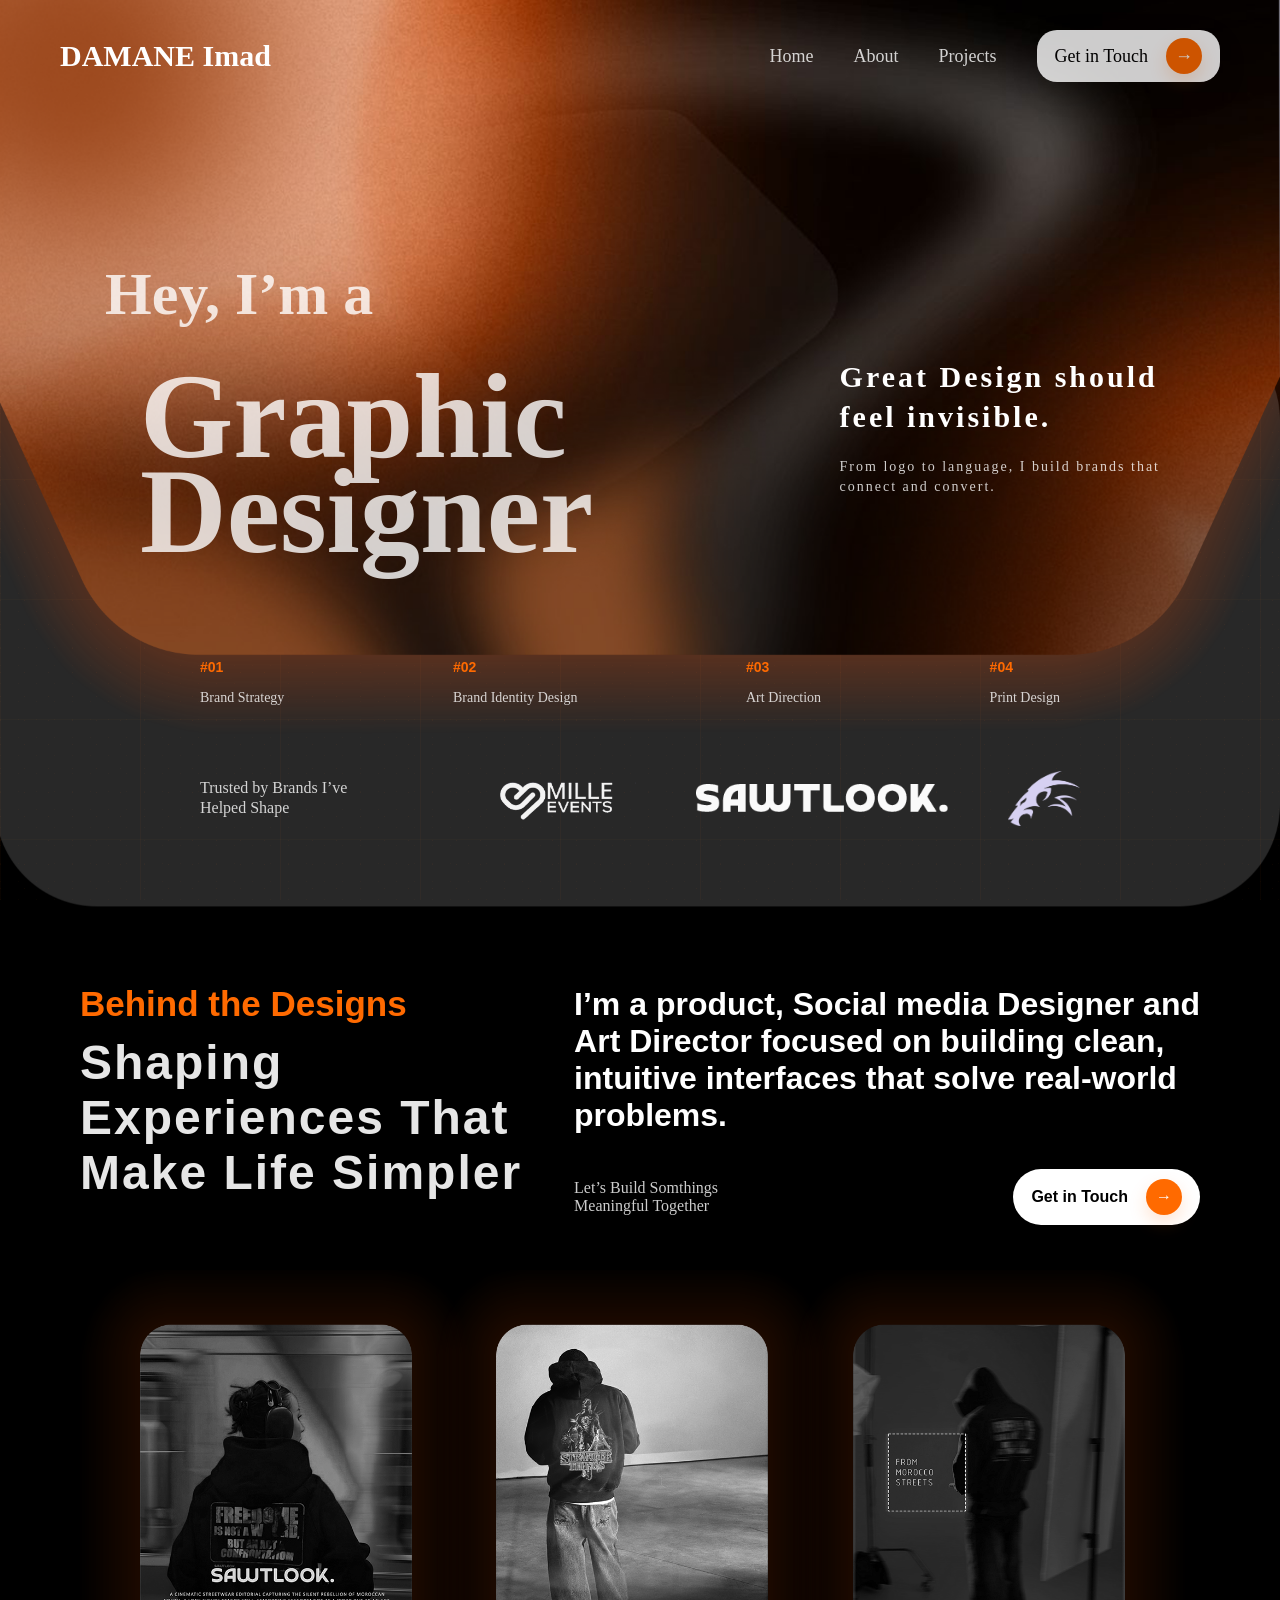
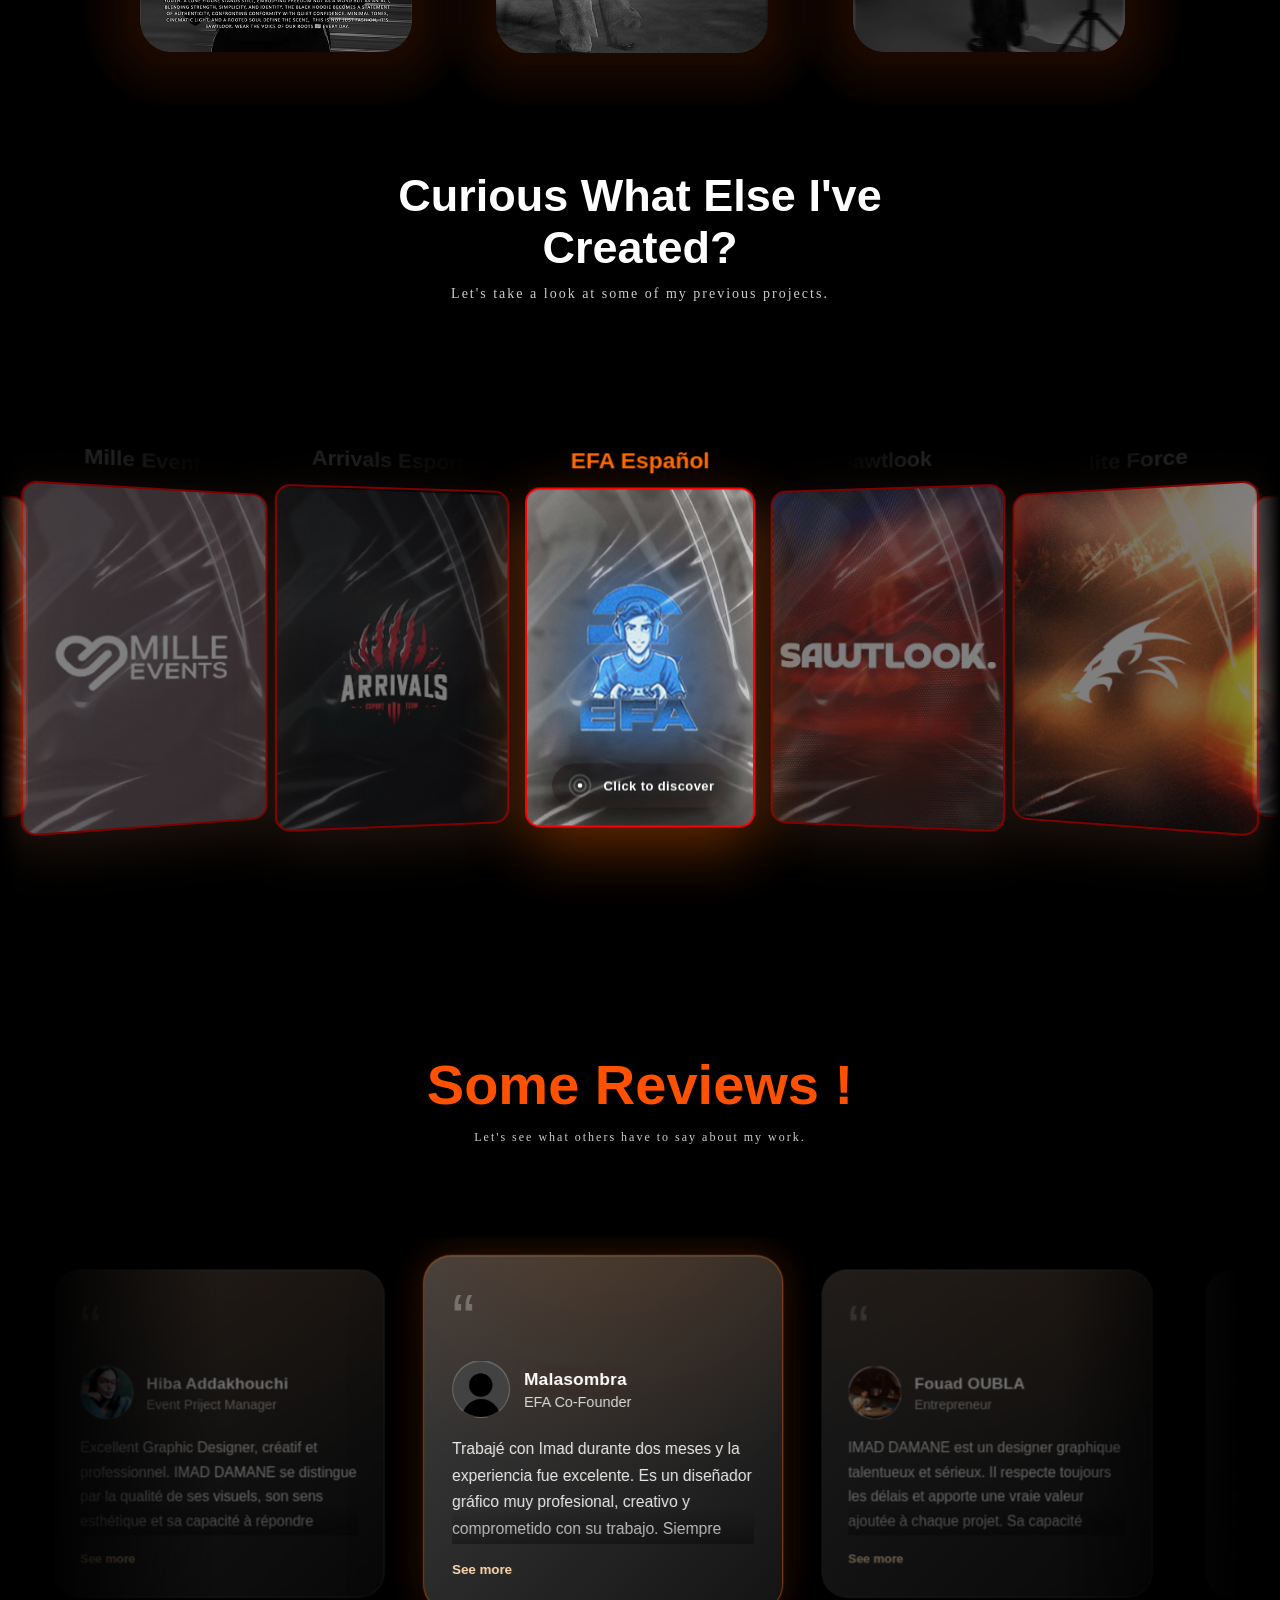
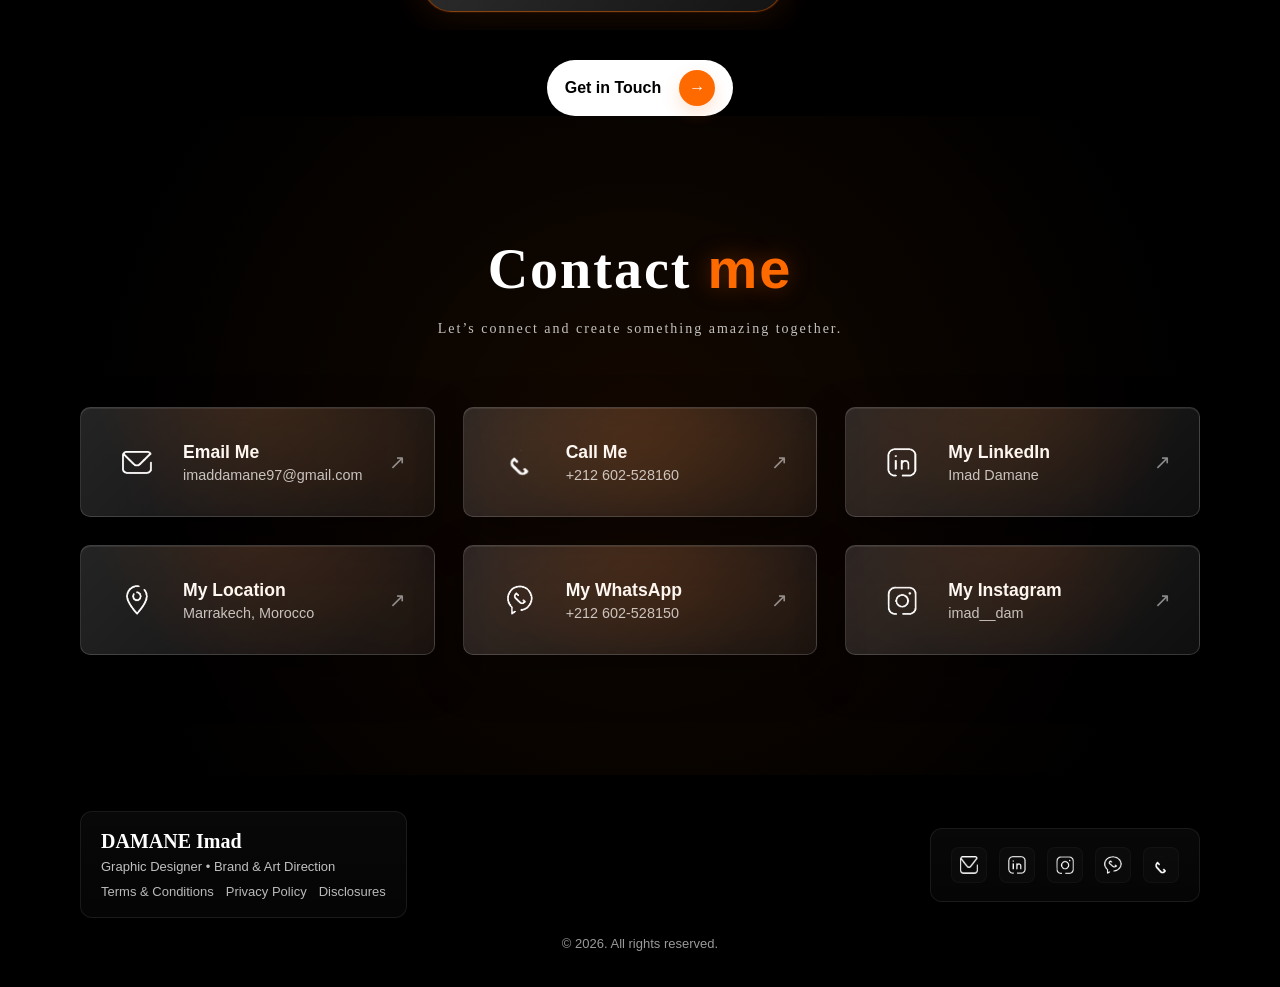
==== commit 7393eccd: "Update phone link in contact section" ====
--- a/index.html
+++ b/index.html
@@ -299,7 +299,7 @@
           <a href="https://linkedin.com" aria-label="LinkedIn"><img src="images/contact icons/linkedin icon.png" alt="linkedin"></a>
           <a href="https://instagram.com" aria-label="Instagram"><img src="images/contact icons/instagram icon.png" alt="instagram"></a>
           <a href="https://wa.me/212602528150" aria-label="WhatsApp"><img src="images/contact icons/whatsapp icon.png" alt="whatsapp"></a>
-          <a href="tel:+212602528160" aria-label="Phone"><img src="images/contact icons/phone icon.png" alt="phone"></a>
+          <a href="tel:+212602528150" aria-label="Phone"><img src="images/contact icons/phone icon.png" alt="phone"></a>
         </div>
       </div>
     </div>
@@ -311,4 +311,4 @@
     
     <script src="site.js" defer></script>
 </body>
-</html>+</html>
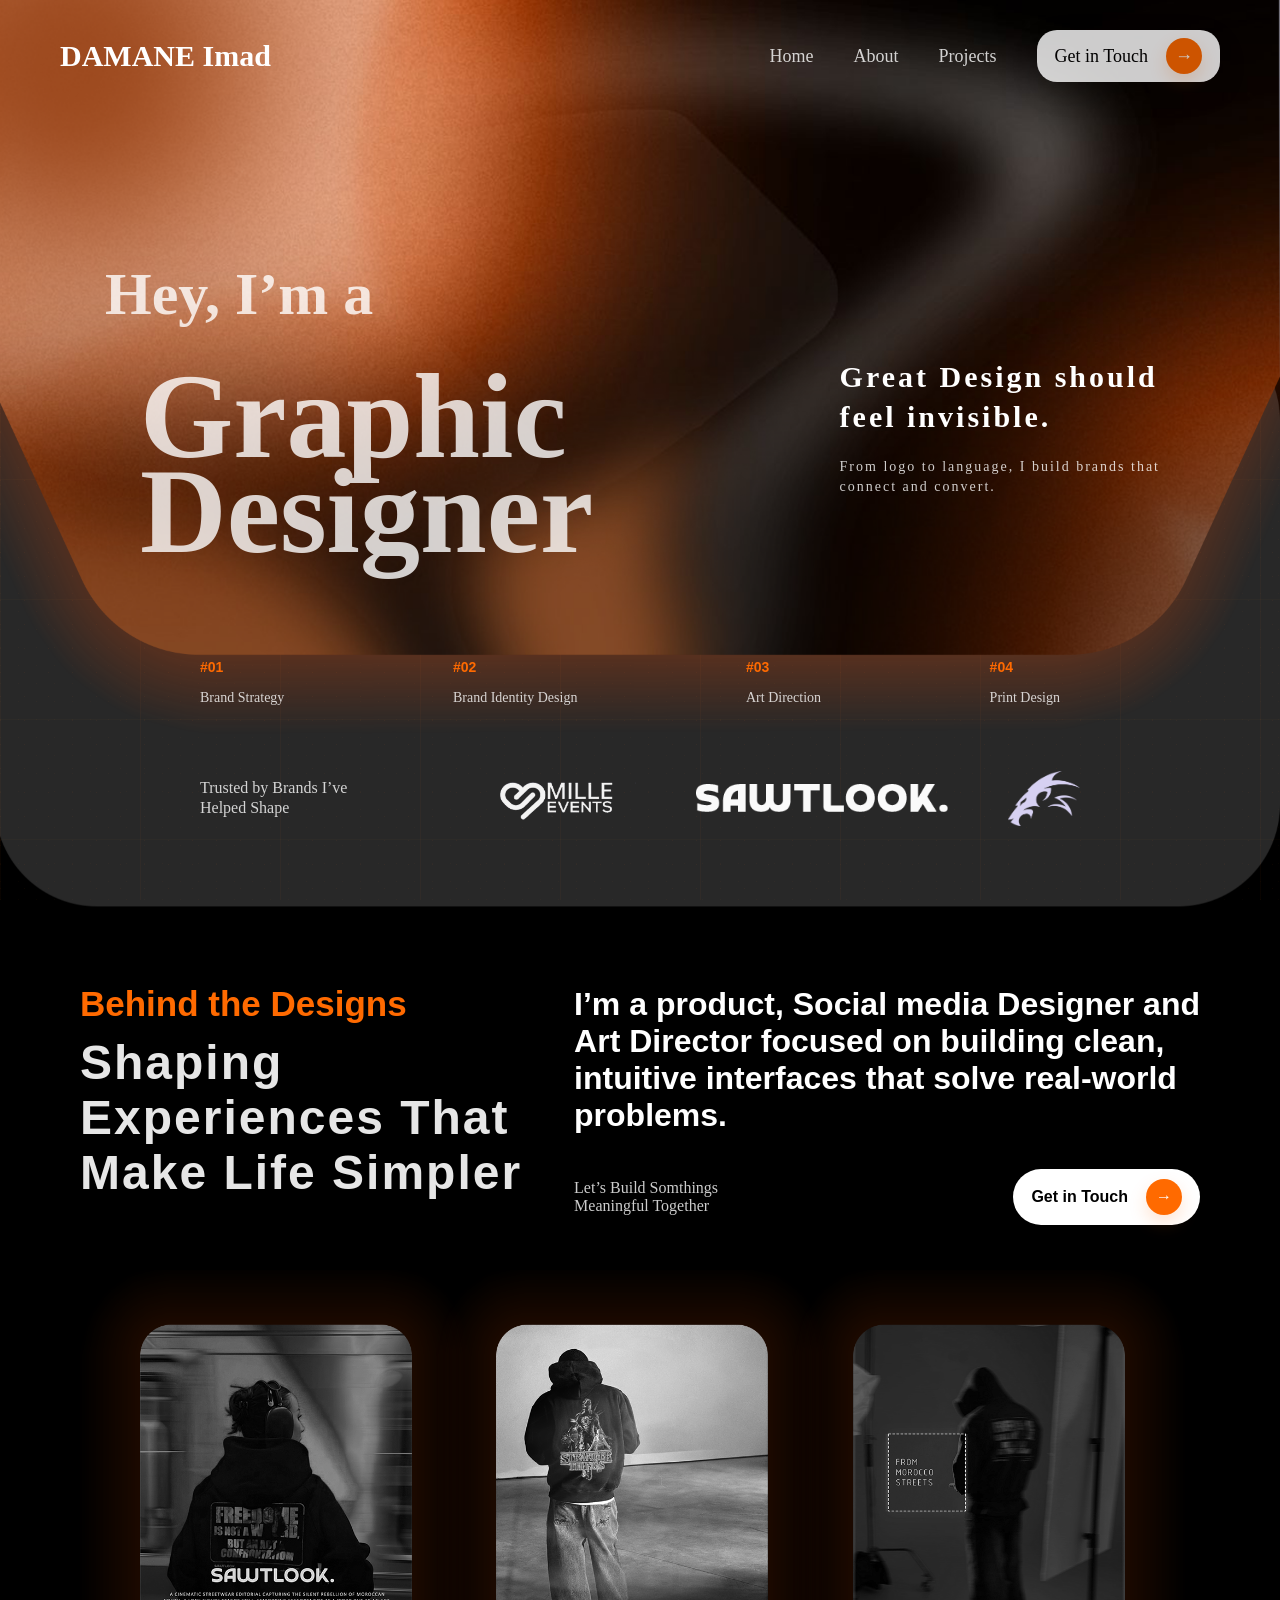
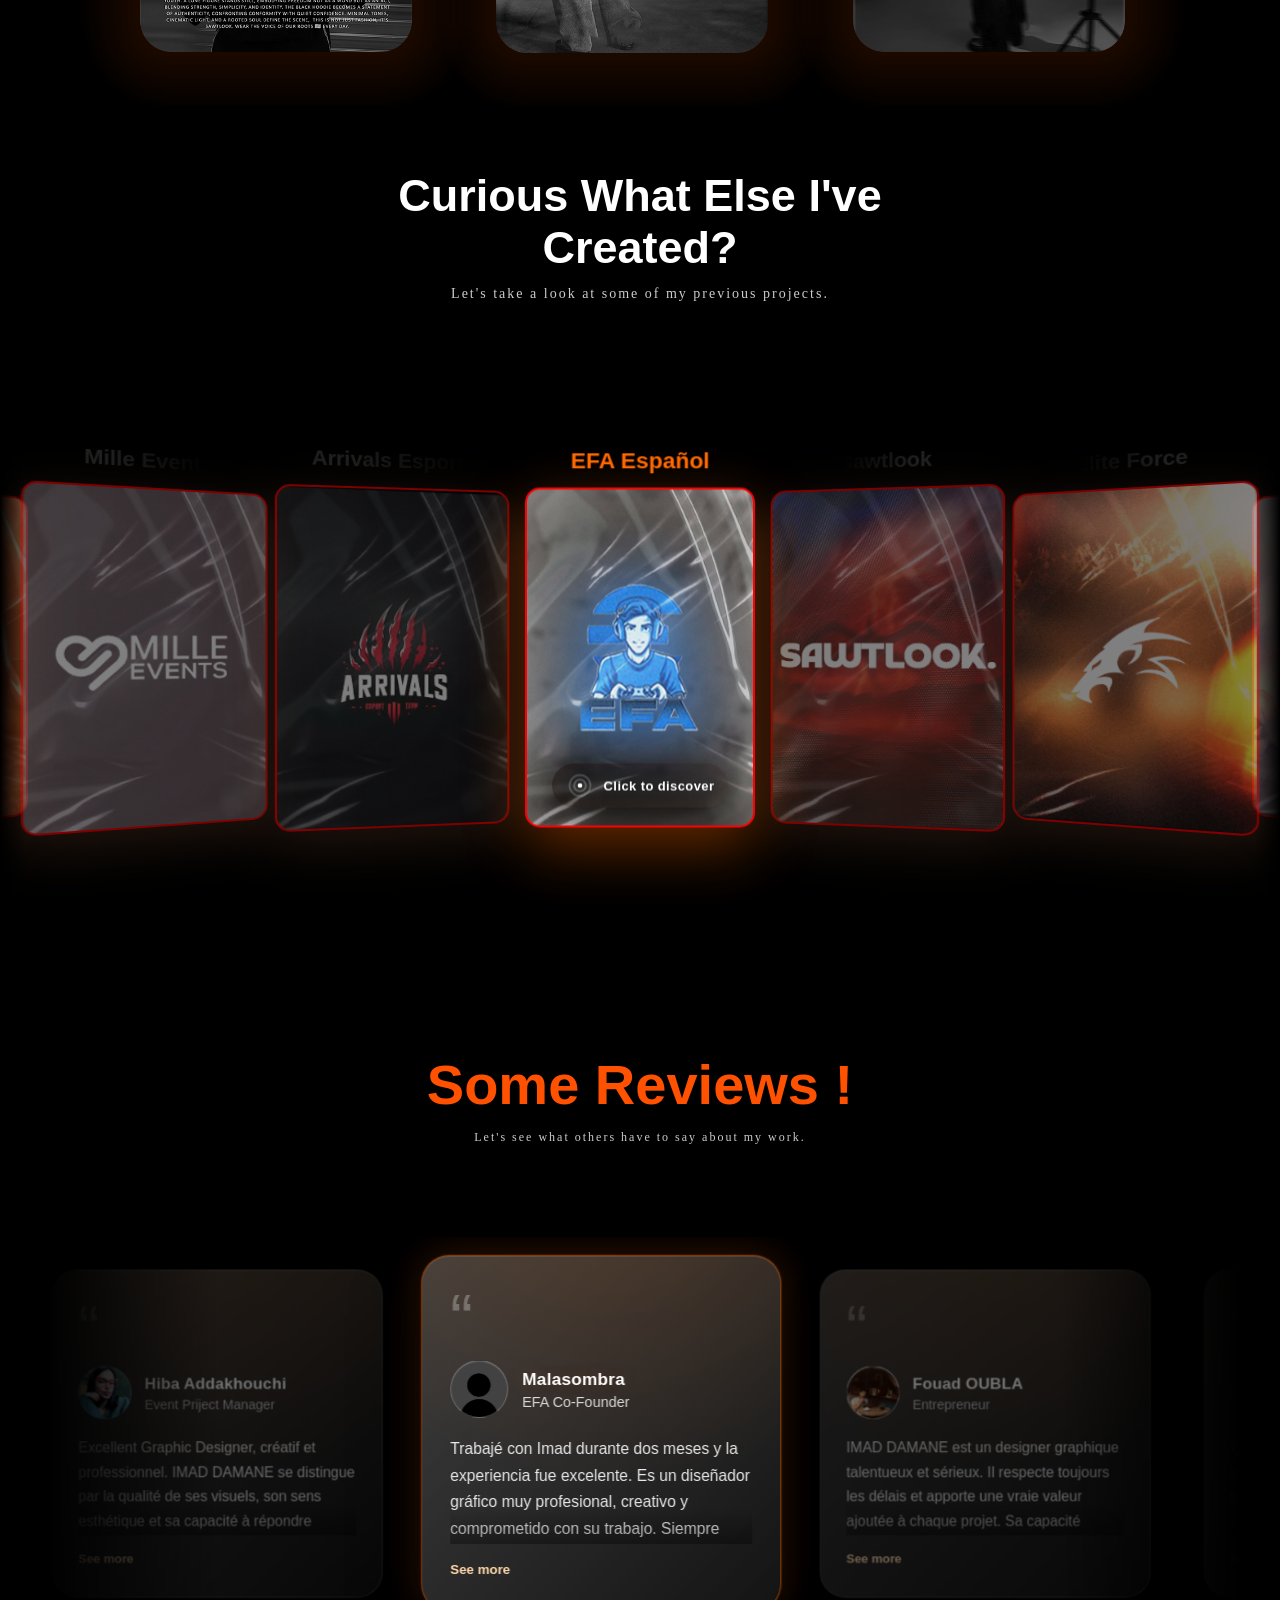
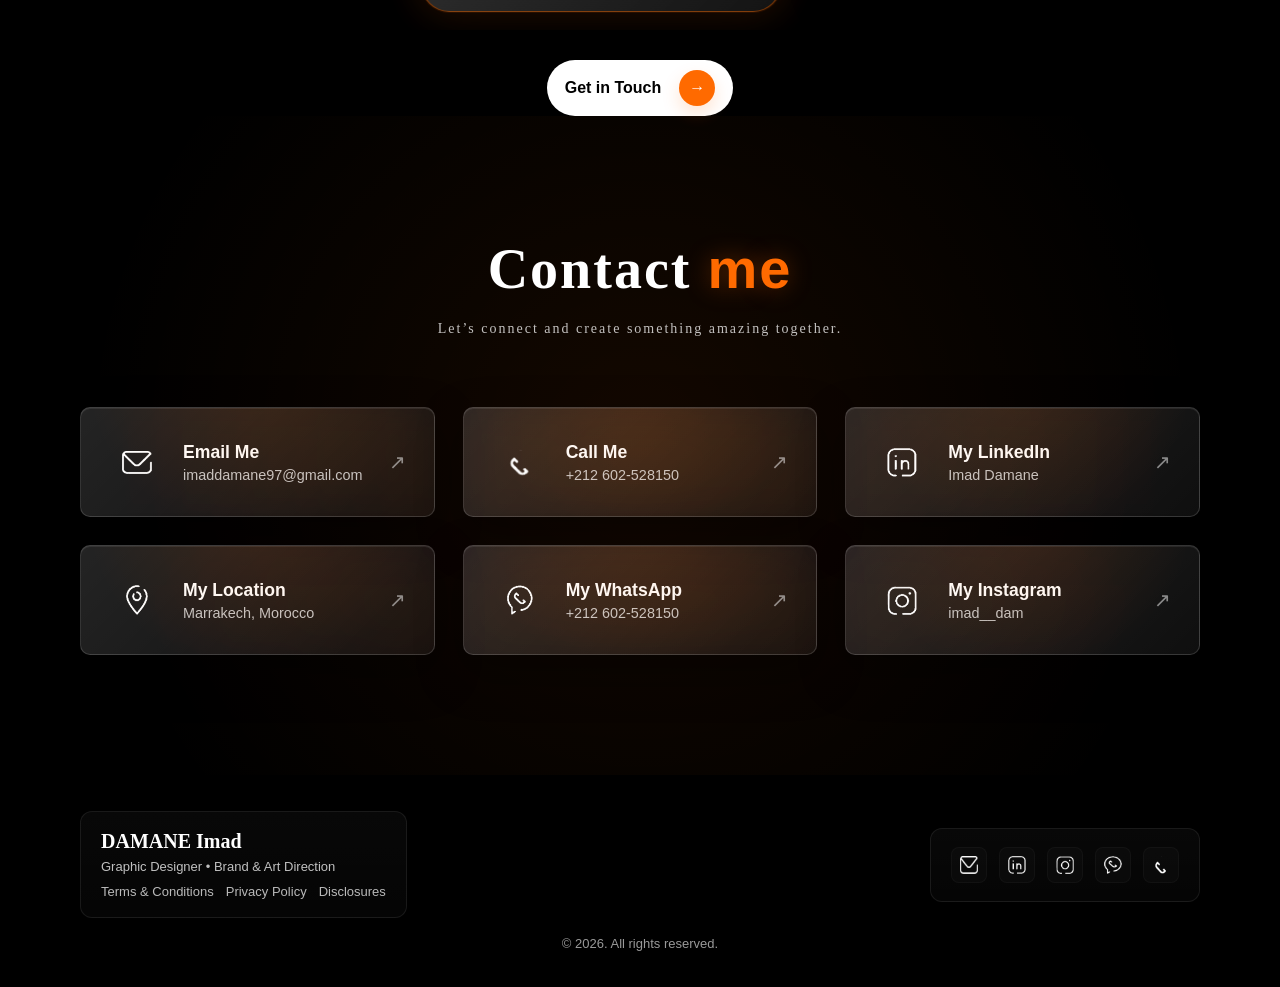
==== commit 1544b0af: "Update index.html" ====
--- a/index.html
+++ b/index.html
@@ -226,11 +226,11 @@
             <div class="contact-arrow">↗</div>
         </a>
 
-        <a href="tel:+212602528160" class="contact-card">
+        <a href="tel:+212602528150" class="contact-card">
             <div class="contact-icon"><img src="images/contact icons/phone icon.png" alt=""></div>
             <div class="contact-info">
                 <h3>Call Me</h3>
-                <p>+212 602-528160</p>
+                <p>+212 602-528150</p>
             </div>
             <div class="contact-arrow">↗</div>
         </a>
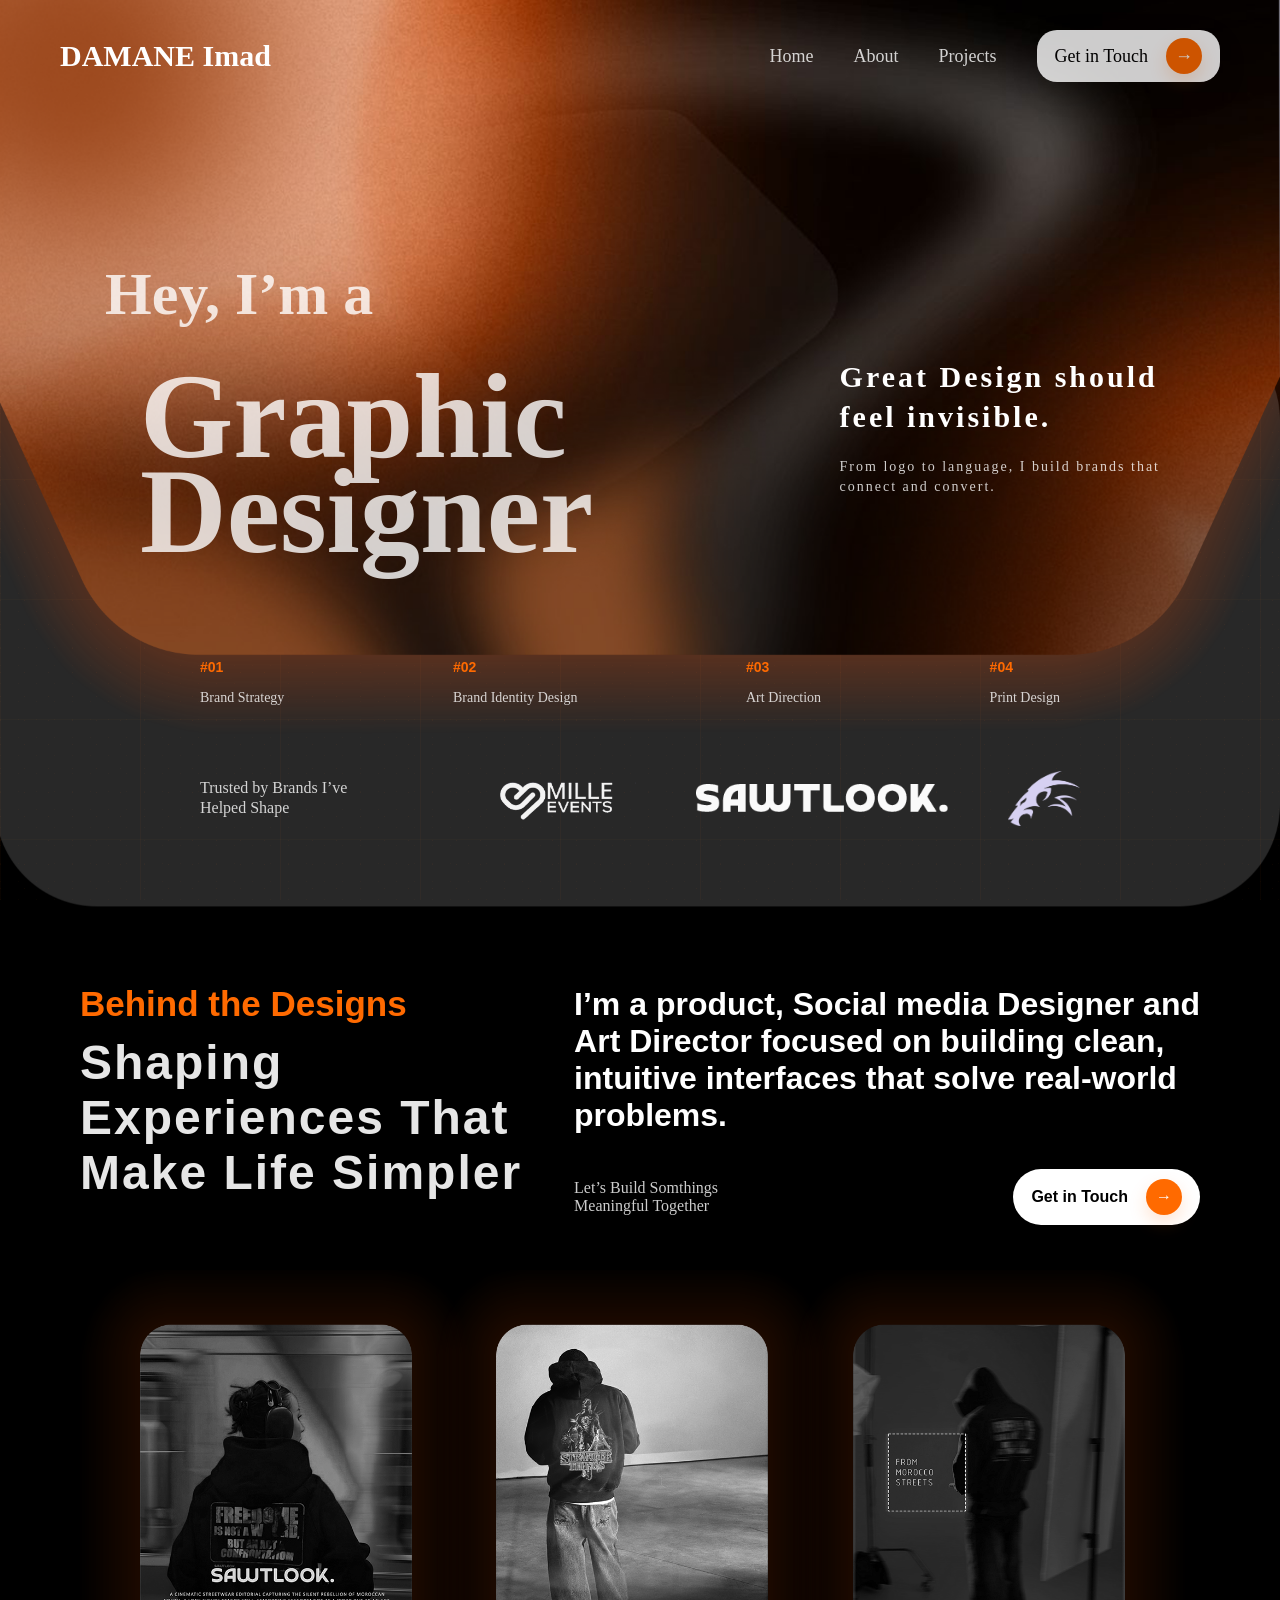
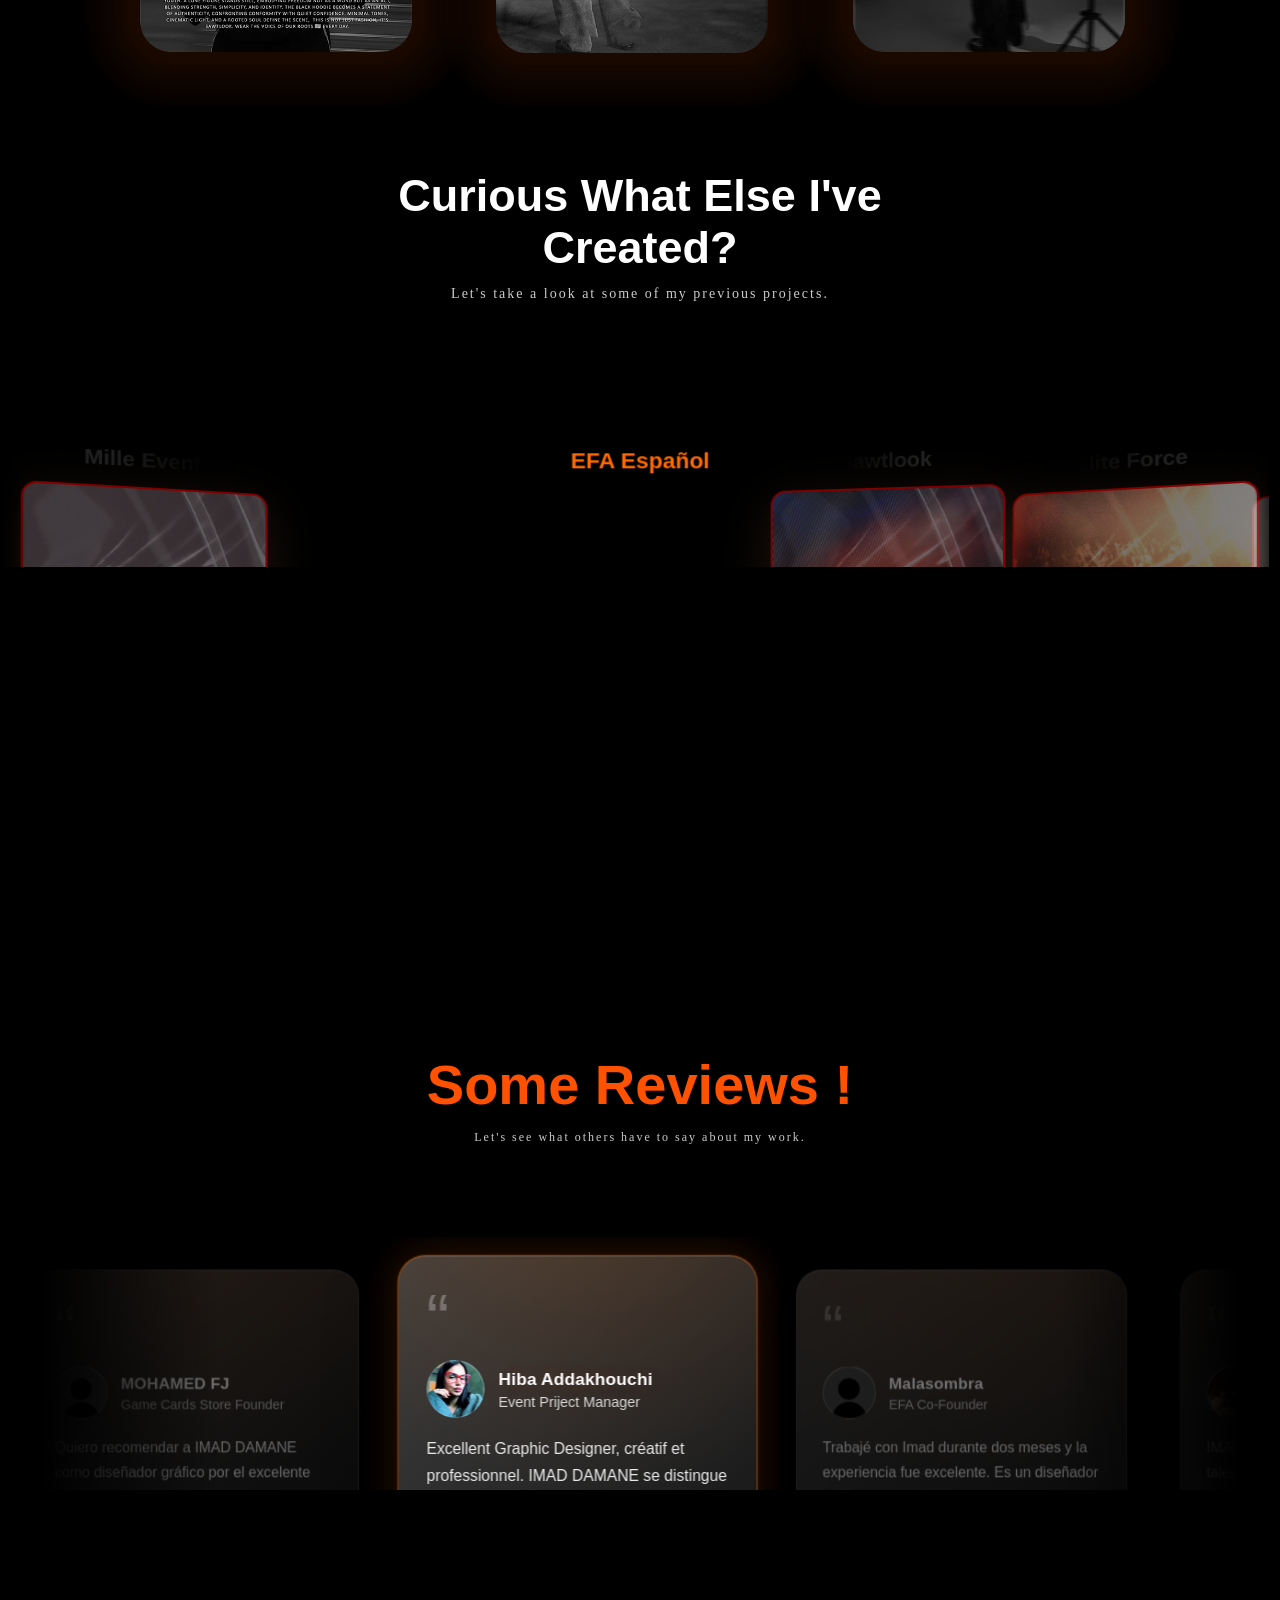
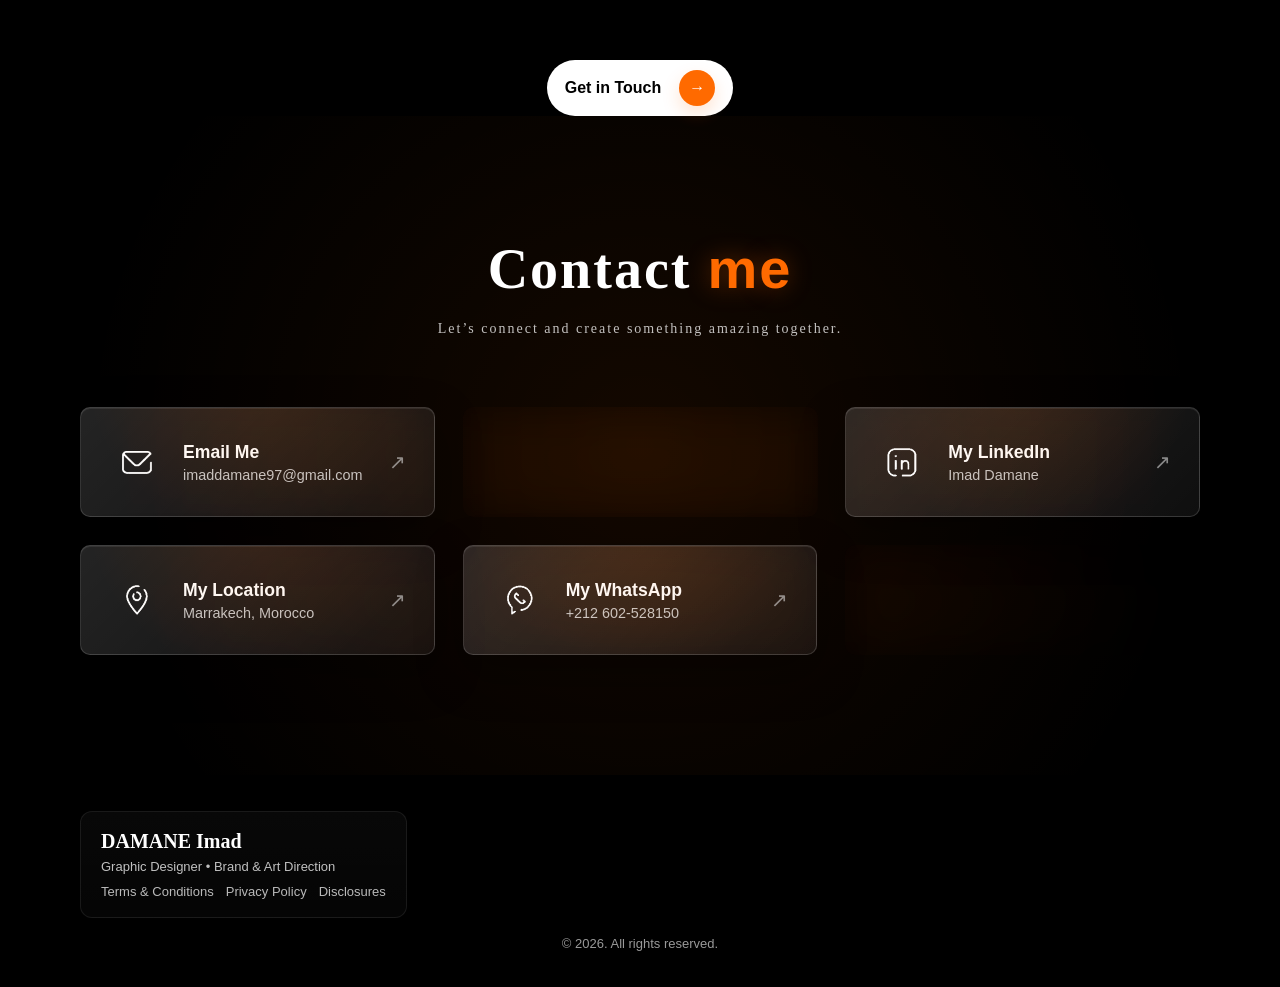
==== commit 61f94e8a: "Describe your changes" ====
--- a/index.html
+++ b/index.html
@@ -235,7 +235,7 @@
             <div class="contact-arrow">↗</div>
         </a>
 
-
+        
         <a href="https://linkedin.com" class="contact-card">
             <div class="contact-icon"><img src="images/contact icons/linkedin icon.png" alt=""></div>
             <div class="contact-info">
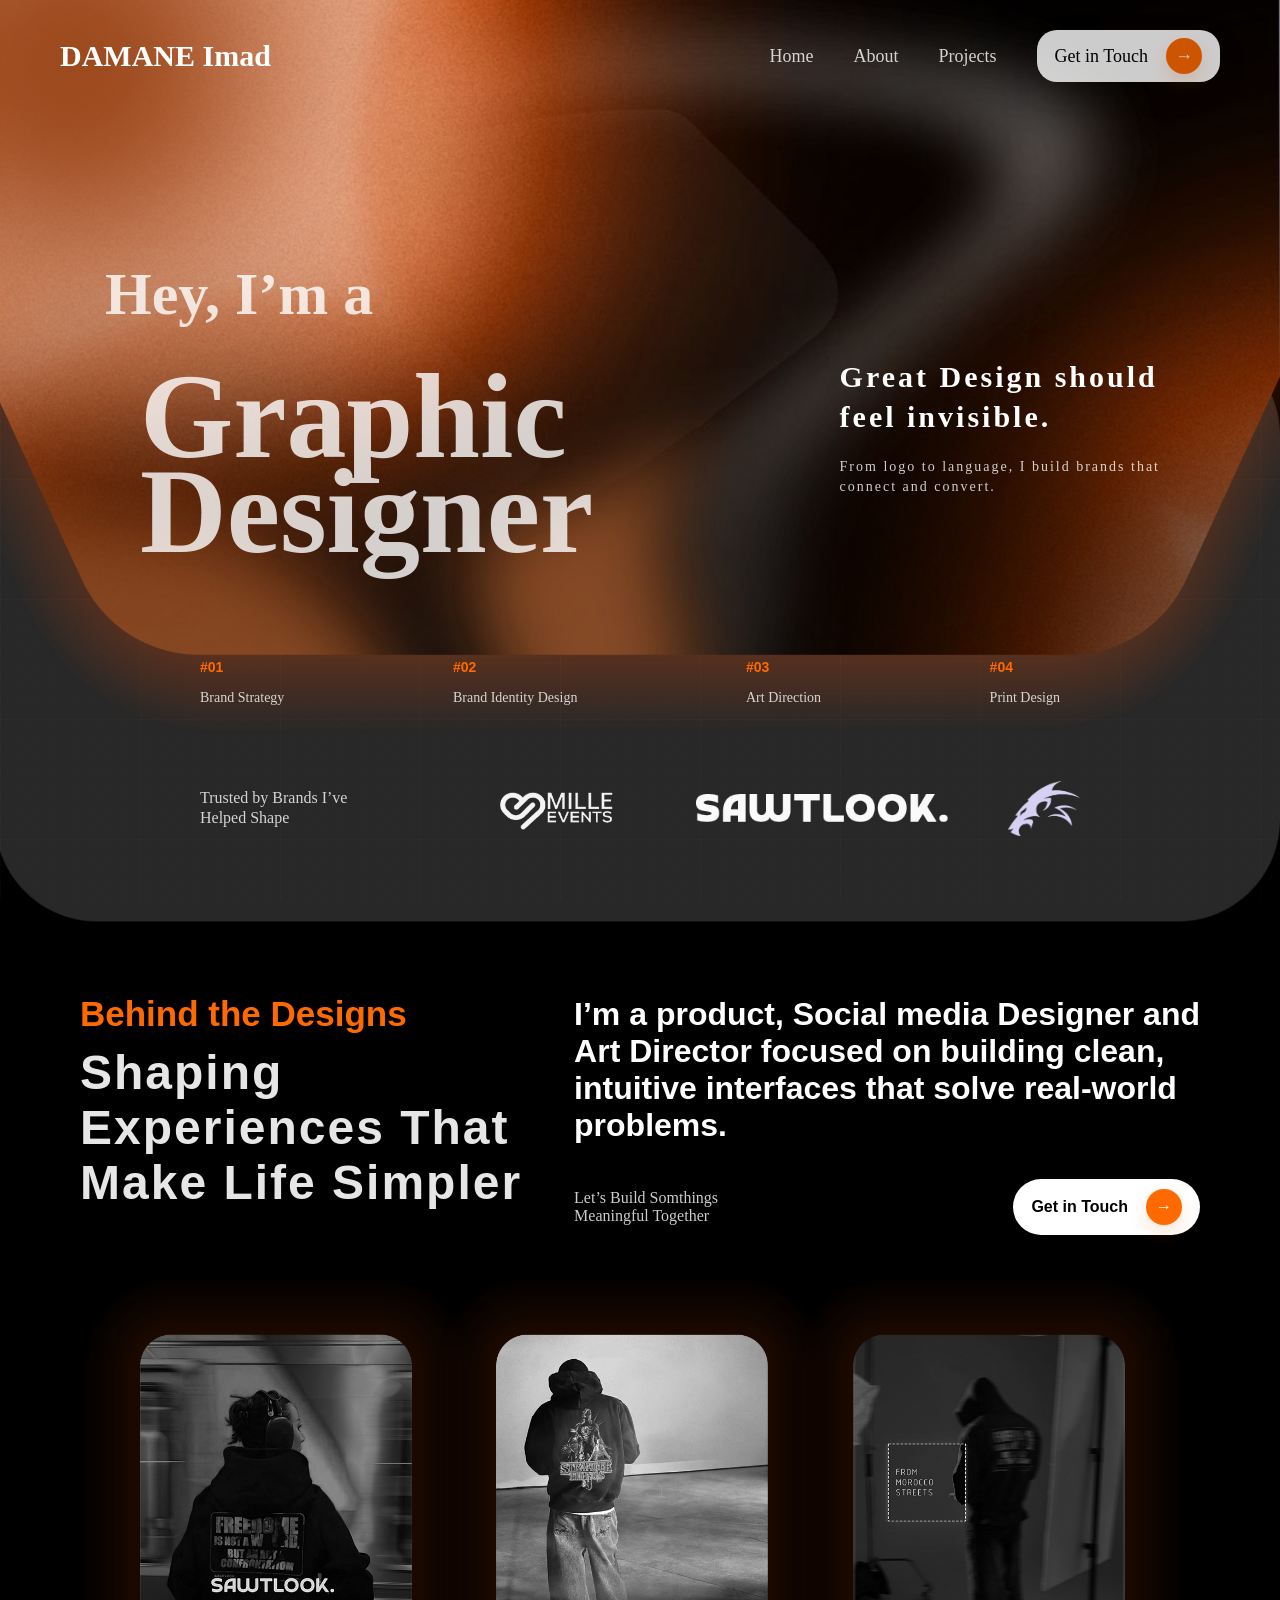
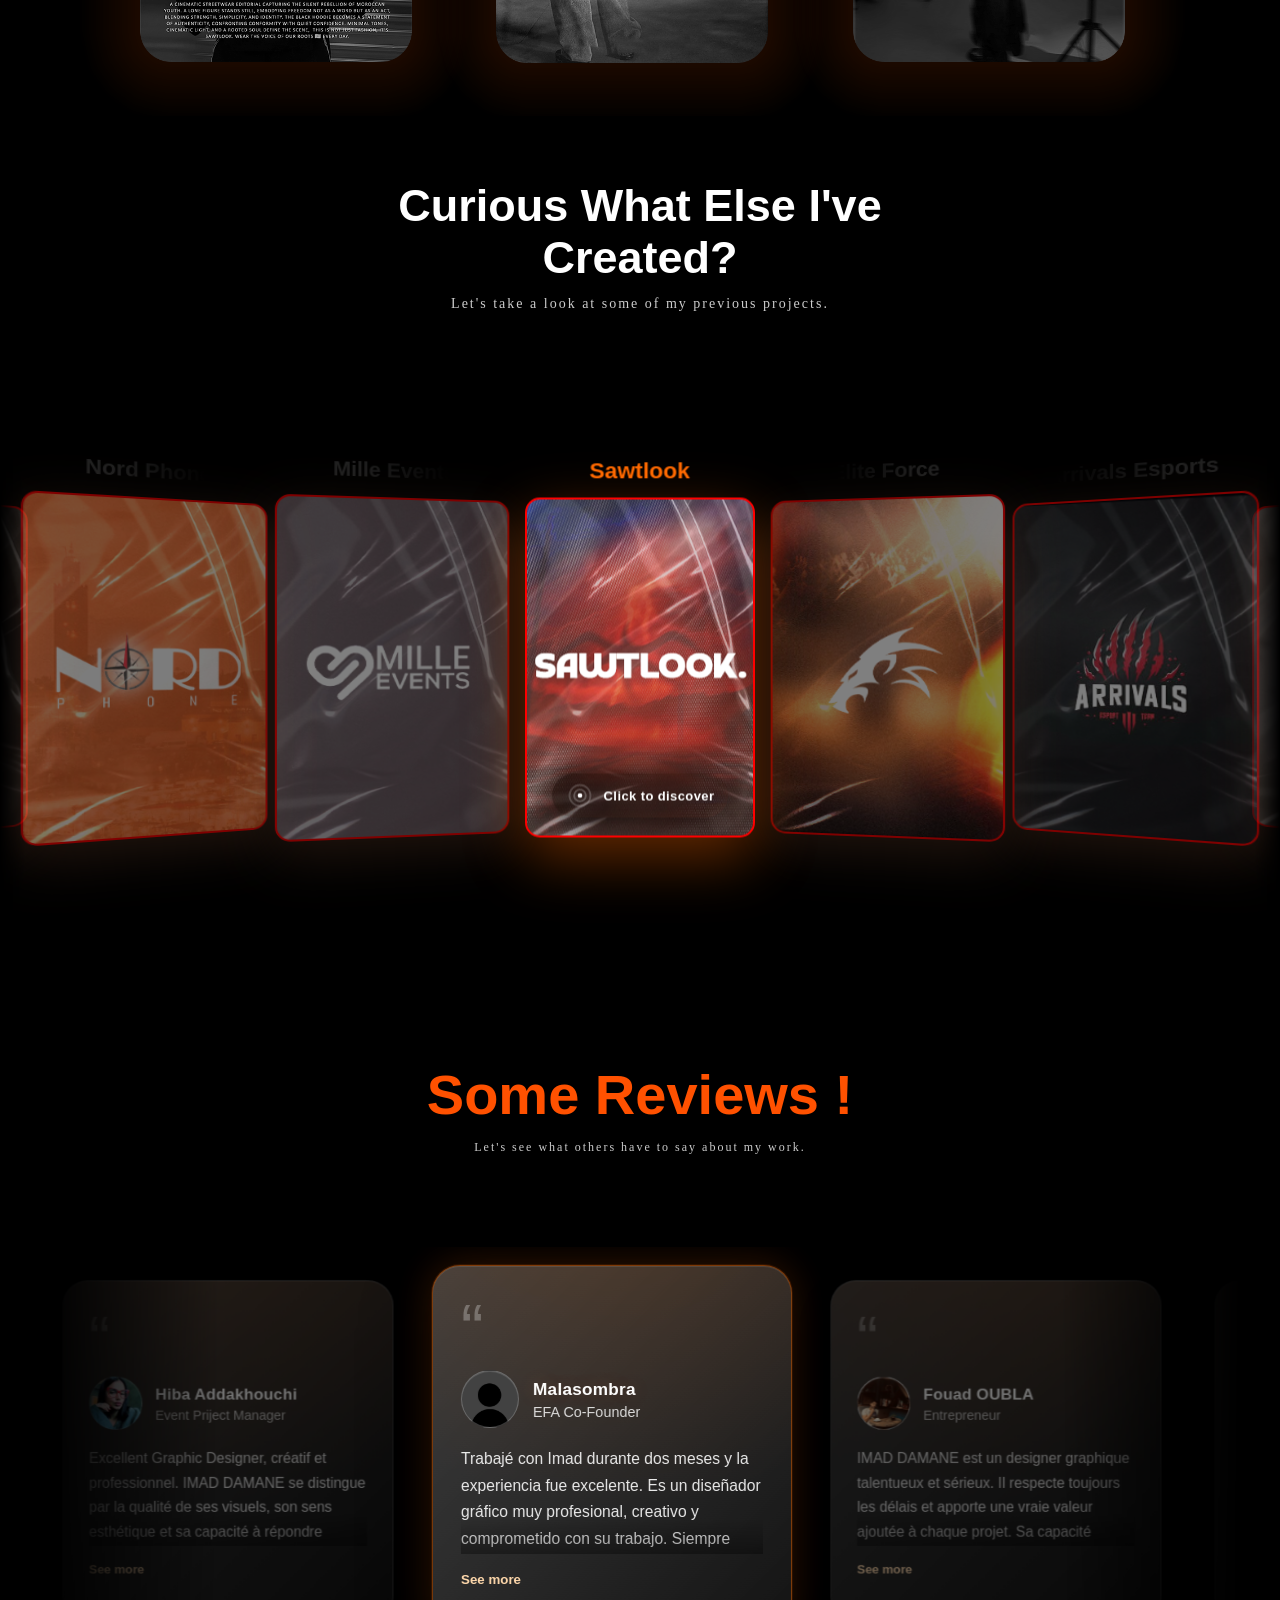
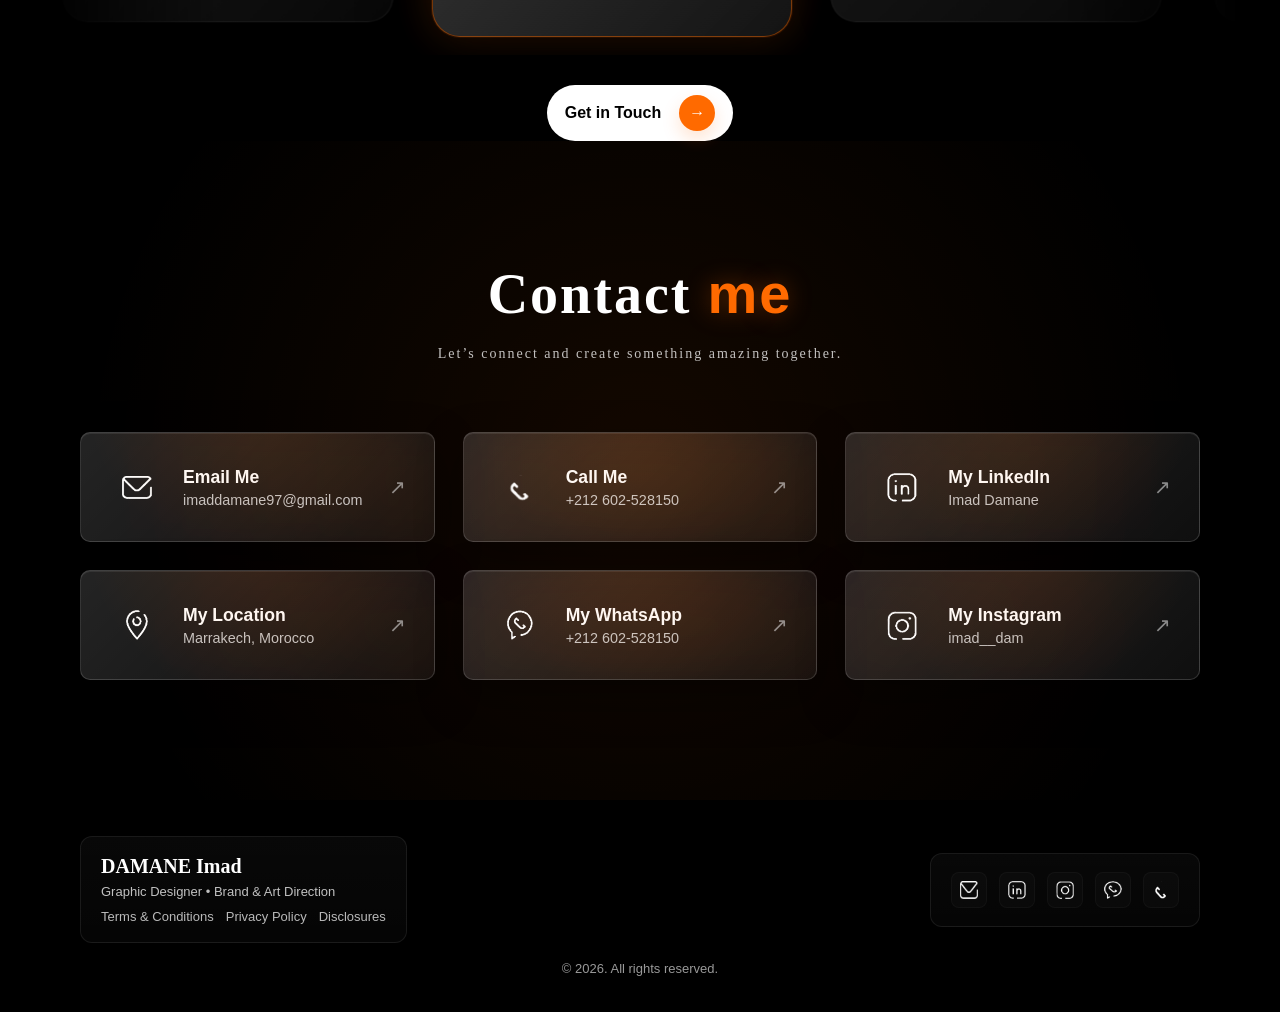
==== commit 1d672cae: "Describe your changes" ====
--- a/index.html
+++ b/index.html
@@ -191,6 +191,39 @@
 El resultado final superó mis expectativas: un diseño moderno, limpio y perfectamente alineado con la identidad de mi marca. Además, su comunicación fue fluida durante todo el proceso y estuvo siempre dispuesto a hacer ajustes hasta lograr el resultado ideal.
 Sin duda, es un diseñador altamente recomendable para cualquier proyecto creativo. Volvería a trabajar con él sin pensarlo.
         </p>
+
+        <button class="testimonial-toggle" aria-expanded="false">See more</button>
+      </div>
+
+      <div class="testimonial-card">
+        <div class="testimonial-quote">“</div>
+        <div class="testimonial-header">
+          <div class="testimonial-avatar avatar-5"></div>
+          <div class="testimonial-info">
+            <h3 class="testimonial-name">Youssef Lachhab</h3>
+            <p class="testimonial-role">Teacher at BTS Hassan 2 High School MARRAKECH SAFI</p>
+          </div>
+        </div>
+        <p class="testimonial-text">
+          Imad is a student who truly cares about the quality of his work. He turned a simple school assignment into a beautiful portfolio because he pays attention to every small detail. He worked hard on his own time, always trying to make his designs better and better. His passion for graphic design is clear, and his projects show real skill and care. I am very proud of the high quality of his work and his dedication to always improving.  
+        </p>
+
+        <button class="testimonial-toggle" aria-expanded="false">See more</button>
+      </div>
+
+      <div class="testimonial-card">
+        <div class="testimonial-quote">“</div>
+        <div class="testimonial-header">
+          <div class="testimonial-avatar avatar-6"></div>
+          <div class="testimonial-info">
+            <h3 class="testimonial-name">Aymen El Haddoudi</h3>
+            <p class="testimonial-role">Founder of Neya E-SPORTS & Chargé de marketing d’Affiliation et e-Partenariats chez Allianz France</p>
+          </div>
+        </div>
+        <p class="testimonial-text">
+          Working with Imad at NEYA Esports has been a great experience. He has consistently demonstrated dedication, professionalism, and a strong sense of responsibility. From preparing sponsorship proposals and identifying potential partners to supporting recruitment and onboarding for staff and players, he always approaches his work with initiative and attention to detail. Imad is dependable, eager to learn, and someone I can confidently recommend to any team looking for a motivated and committed professional.  
+        </p>
+
         <button class="testimonial-toggle" aria-expanded="false">See more</button>
       </div>
 
--- a/style.css
+++ b/style.css
@@ -212,7 +212,7 @@
 
     .gray-back {
         position: absolute;
-        bottom: 3280px;
+        bottom: 3290px;
         left: 0;
         width: 100%;
         z-index: -2;
@@ -464,7 +464,7 @@
     .trusted {
         display: flex;
         justify-content: space-between;
-        margin-top: 65px;
+        margin-top: 75px;
         margin-right: 120px;
         margin-left: 120px;
         align-items: center;
@@ -1301,6 +1301,8 @@
     .testimonial-section .avatar-2 { background-image: url("images/recomendations_pfp/malasombra and mohammed fj.jpg"); }
     .testimonial-section .avatar-3 { background-image: url("images/recomendations_pfp/fouad oubla.jpeg"); }
     .testimonial-section .avatar-4 { background-image: url("images/recomendations_pfp/malasombra and mohammed fj.jpg"); }
+    .testimonial-section .avatar-5 { background-image: url("images/recomendations_pfp/youssef_lechehab.jpg"); }
+    .testimonial-section .avatar-6 { background-image: url("images/recomendations_pfp/aymen neya.jpg"); }
 
     .testimonial-section .testimonial-name {
       font-size: 1.08rem;
@@ -1806,4 +1808,29 @@
         padding: 10px 20px;
         font-size: 0.9rem;
     }
+}
+
+
+@media (max-width: 768px) {
+    /* Add this rule to hide the navigation on mobile screens */
+    header {
+        display: none;
+    }
+
+    #mobile-blocker {
+        display: flex;
+        position: fixed;
+        inset: 0;
+        /* mobile background uses provided image */
+        background-image: url("images/mobile_background/mobile.jpg");
+        background-size: cover;
+        background-position: center;
+        background-repeat: no-repeat;
+        z-index: 9999;
+        align-items: center;
+        justify-content: center;
+        padding: 24px;
+    }
+    
+    /* ... rest of your existing max-width: 768px styles ... */
 }
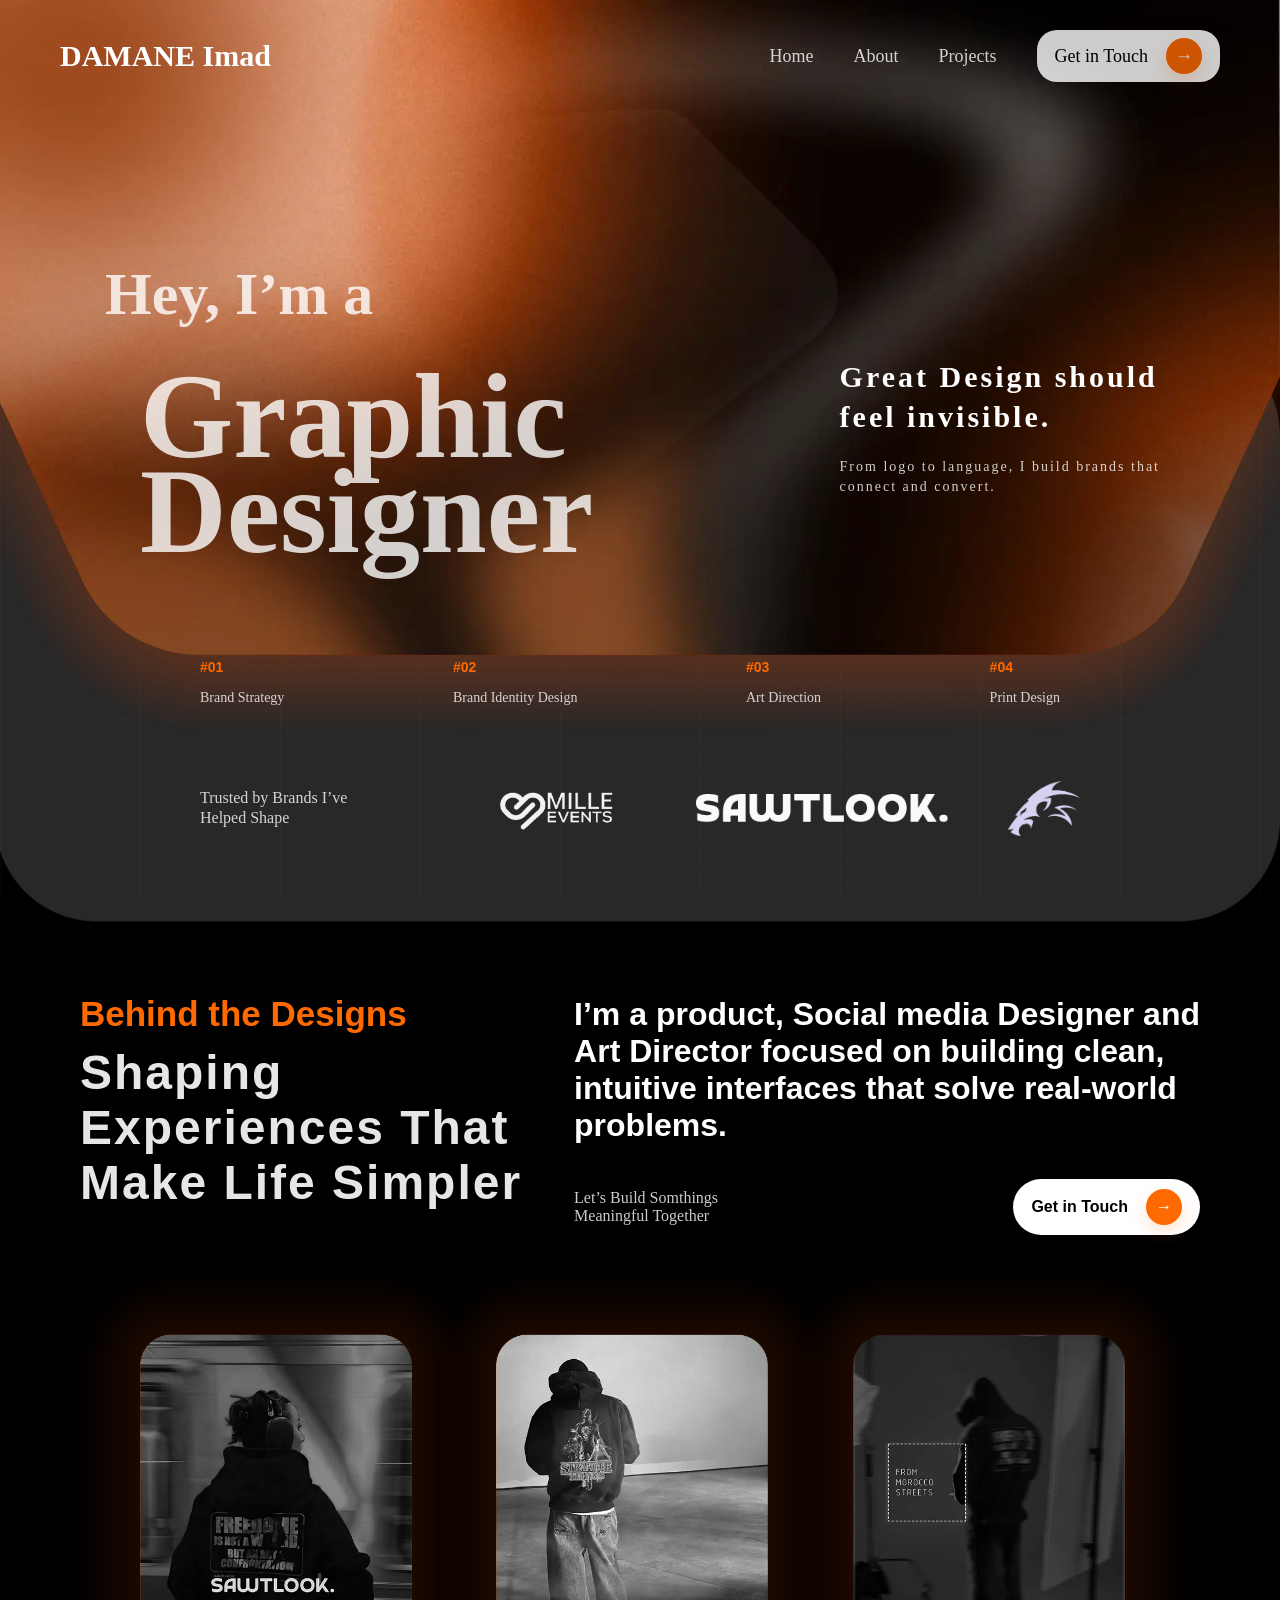
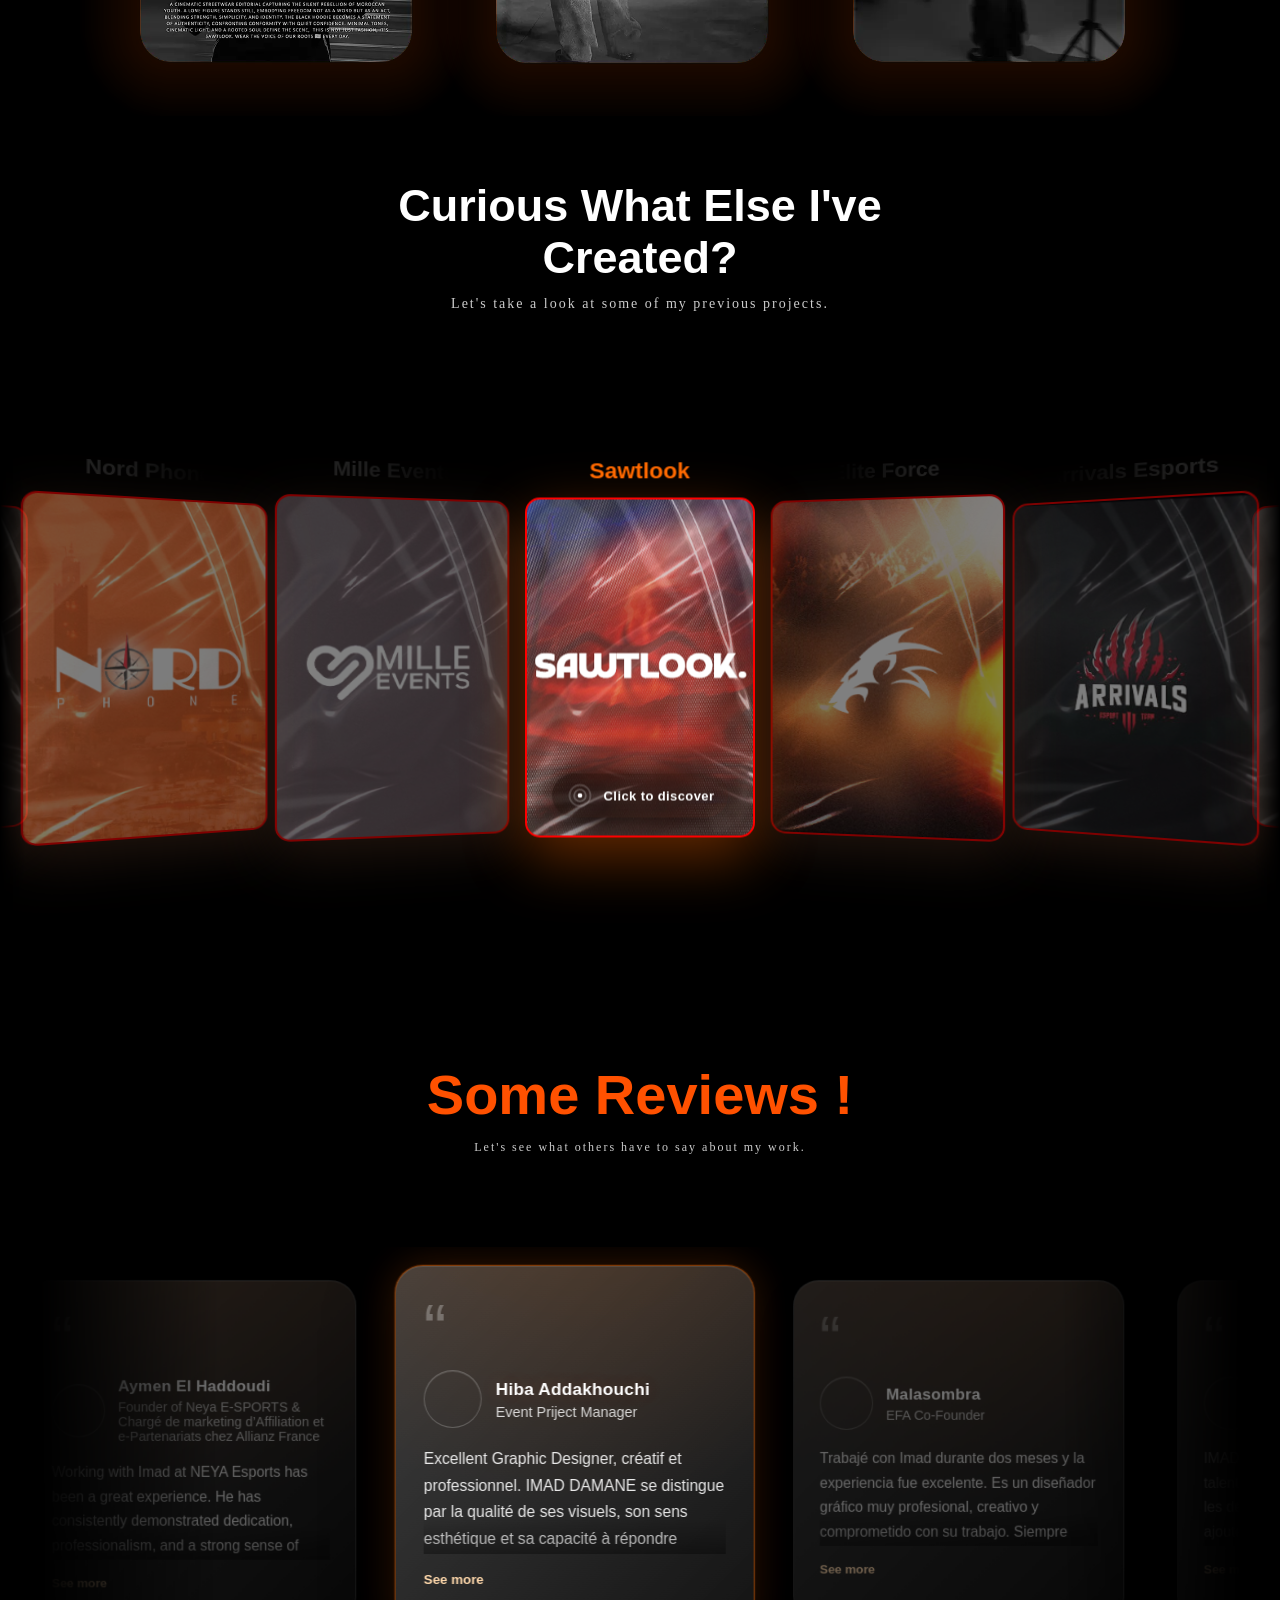
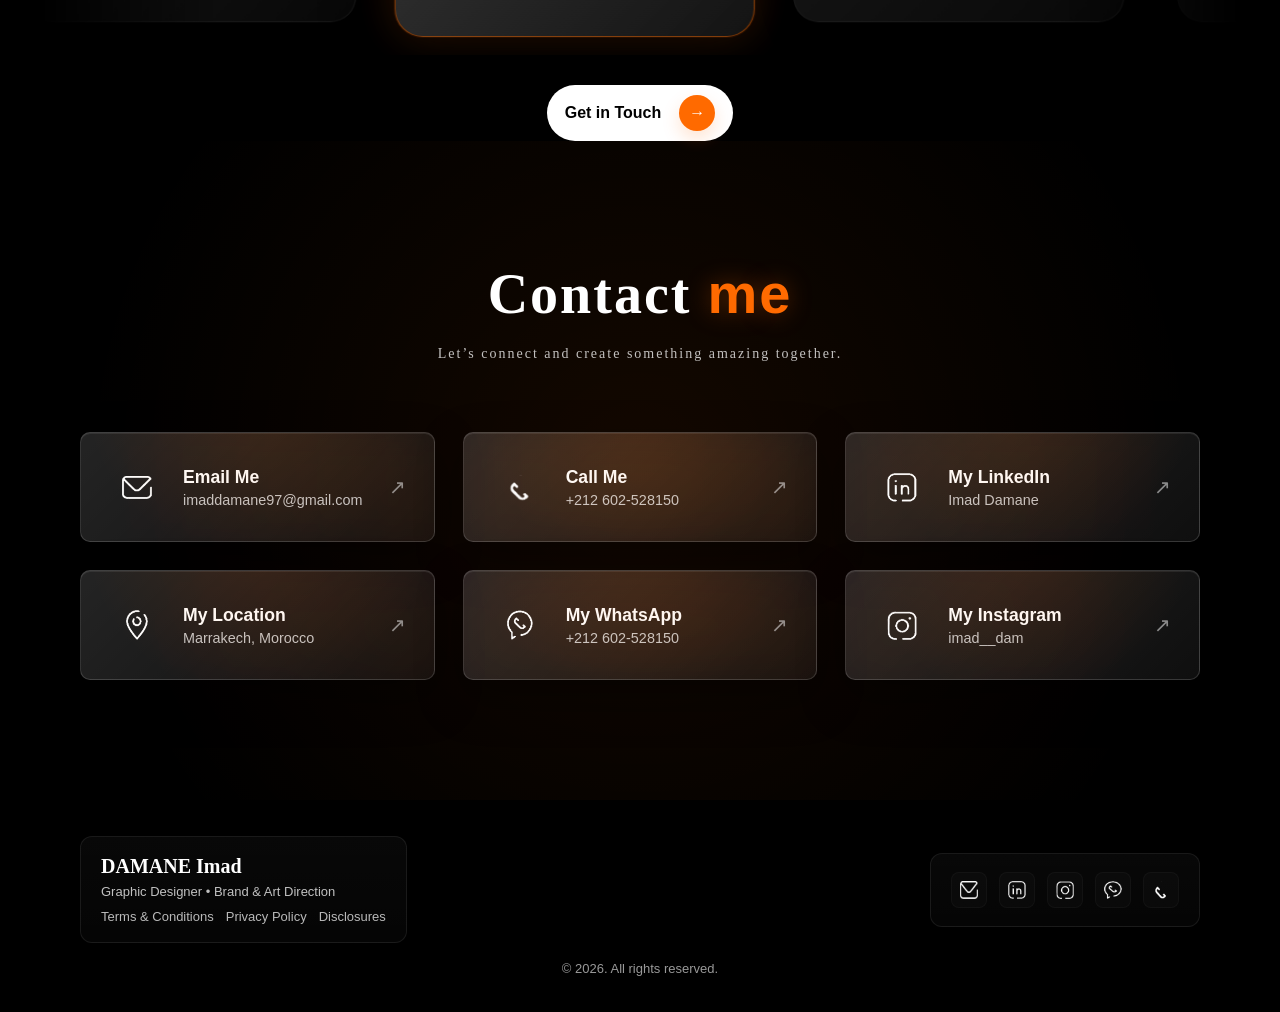
==== commit 00f70bcf: "Describe your changes" ====
--- a/index.html
+++ b/index.html
@@ -19,8 +19,8 @@
         </nav>
     </header>
 
-    <img src="images/background_efct_img/gray shape.png" alt="gray shape" class="gray-back">
-    <img src="images/background_efct_img/orange back.png" alt="orange back" class="orange-back">
+    <img src="images/background_efct_img/gray shape.webp" alt="gray shape" class="gray-back">
+    <img src="images/background_efct_img/orange back.webp" alt="orange back" class="orange-back">
 
     <section class="hero">
 
@@ -57,9 +57,9 @@
         <p>Trusted by Brands I’ve <br> Helped Shape</p>
 
         <div class="logos">
-              <img src="images/trusts_img/mille_events_cover.png" alt="mille events" class="logo mille">
-              <img src="images/trusts_img/SAWTLOOK_.png" alt="sawtlook" class="logo sawtlook">
-              <img src="images/trusts_img/png ELM logo.png" alt="elm" class="logo elm">
+              <img src="images/trusts_img/mille_events_cover.webp" alt="mille events" class="logo mille">
+              <img src="images/trusts_img/SAWTLOOK_.webp" alt="sawtlook" class="logo sawtlook">
+              <img src="images/trusts_img/png ELM logo.webp" alt="elm" class="logo elm">
         </div>
     </div>
 
@@ -88,9 +88,9 @@
 
     <section class="under-about">
         <div class="under-about-content">
-           <img src="images/mini_about_img/Black & White 1 copy 2.png" alt="" class="mini-about-img">
-           <img src="images/mini_about_img/Black & White 1 copy.png" alt="" class="mini-about-img">
-           <img src="images/mini_about_img/Black & White 1.png" alt="" class="mini-about-img">
+           <img src="images/mini_about_img/Black & White 1 copy 2.webp" alt="" class="mini-about-img">
+           <img src="images/mini_about_img/Black & White 1 copy.webp" alt="" class="mini-about-img">
+           <img src="images/mini_about_img/Black & White 1.webp" alt="" class="mini-about-img">
         </div>
     </section>
 
--- a/style.css
+++ b/style.css
@@ -166,7 +166,7 @@
         position: fixed;
         inset: 0;
         /* mobile background uses provided image */
-        background-image: url("images/mobile_background/mobile.jpg");
+        background-image: url("images/mobile_background/mobile.webp");
         background-size: cover;
         background-position: center;
         background-repeat: no-repeat;
@@ -205,7 +205,7 @@
 .box {
         width: auto;
         height: 500px;
-        background-image: url("images/background_efct_img/gray\ shape.png");
+        background-image: url("images/background_efct_img/gray shape.webp");
         background-size: cover;
         rotate: 180deg;
     }
@@ -1297,12 +1297,12 @@
       background-position: center;
     }
 
-    .testimonial-section .avatar-1 { background-image: url("images/recomendations_pfp/hiba.jpg"); }
-    .testimonial-section .avatar-2 { background-image: url("images/recomendations_pfp/malasombra and mohammed fj.jpg"); }
-    .testimonial-section .avatar-3 { background-image: url("images/recomendations_pfp/fouad oubla.jpeg"); }
-    .testimonial-section .avatar-4 { background-image: url("images/recomendations_pfp/malasombra and mohammed fj.jpg"); }
-    .testimonial-section .avatar-5 { background-image: url("images/recomendations_pfp/youssef_lechehab.jpg"); }
-    .testimonial-section .avatar-6 { background-image: url("images/recomendations_pfp/aymen neya.jpg"); }
+    .testimonial-section .avatar-1 { background-image: url("images/recomendations_pfp/hiba.webp"); }
+    .testimonial-section .avatar-2 { background-image: url("images/recomendations_pfp/malasombra and mohammed fj.webp"); }
+    .testimonial-section .avatar-3 { background-image: url("images/recomendations_pfp/fouad oubla.webp"); }
+    .testimonial-section .avatar-4 { background-image: url("images/recomendations_pfp/malasombra and mohammed fj.webp"); }
+    .testimonial-section .avatar-5 { background-image: url("images/recomendations_pfp/youssef_lechehab.webp"); }
+    .testimonial-section .avatar-6 { background-image: url("images/recomendations_pfp/aymen neya.webp"); }
 
     .testimonial-section .testimonial-name {
       font-size: 1.08rem;
@@ -1822,7 +1822,7 @@
         position: fixed;
         inset: 0;
         /* mobile background uses provided image */
-        background-image: url("images/mobile_background/mobile.jpg");
+        background-image: url("images/mobile_background/mobile.webp");
         background-size: cover;
         background-position: center;
         background-repeat: no-repeat;
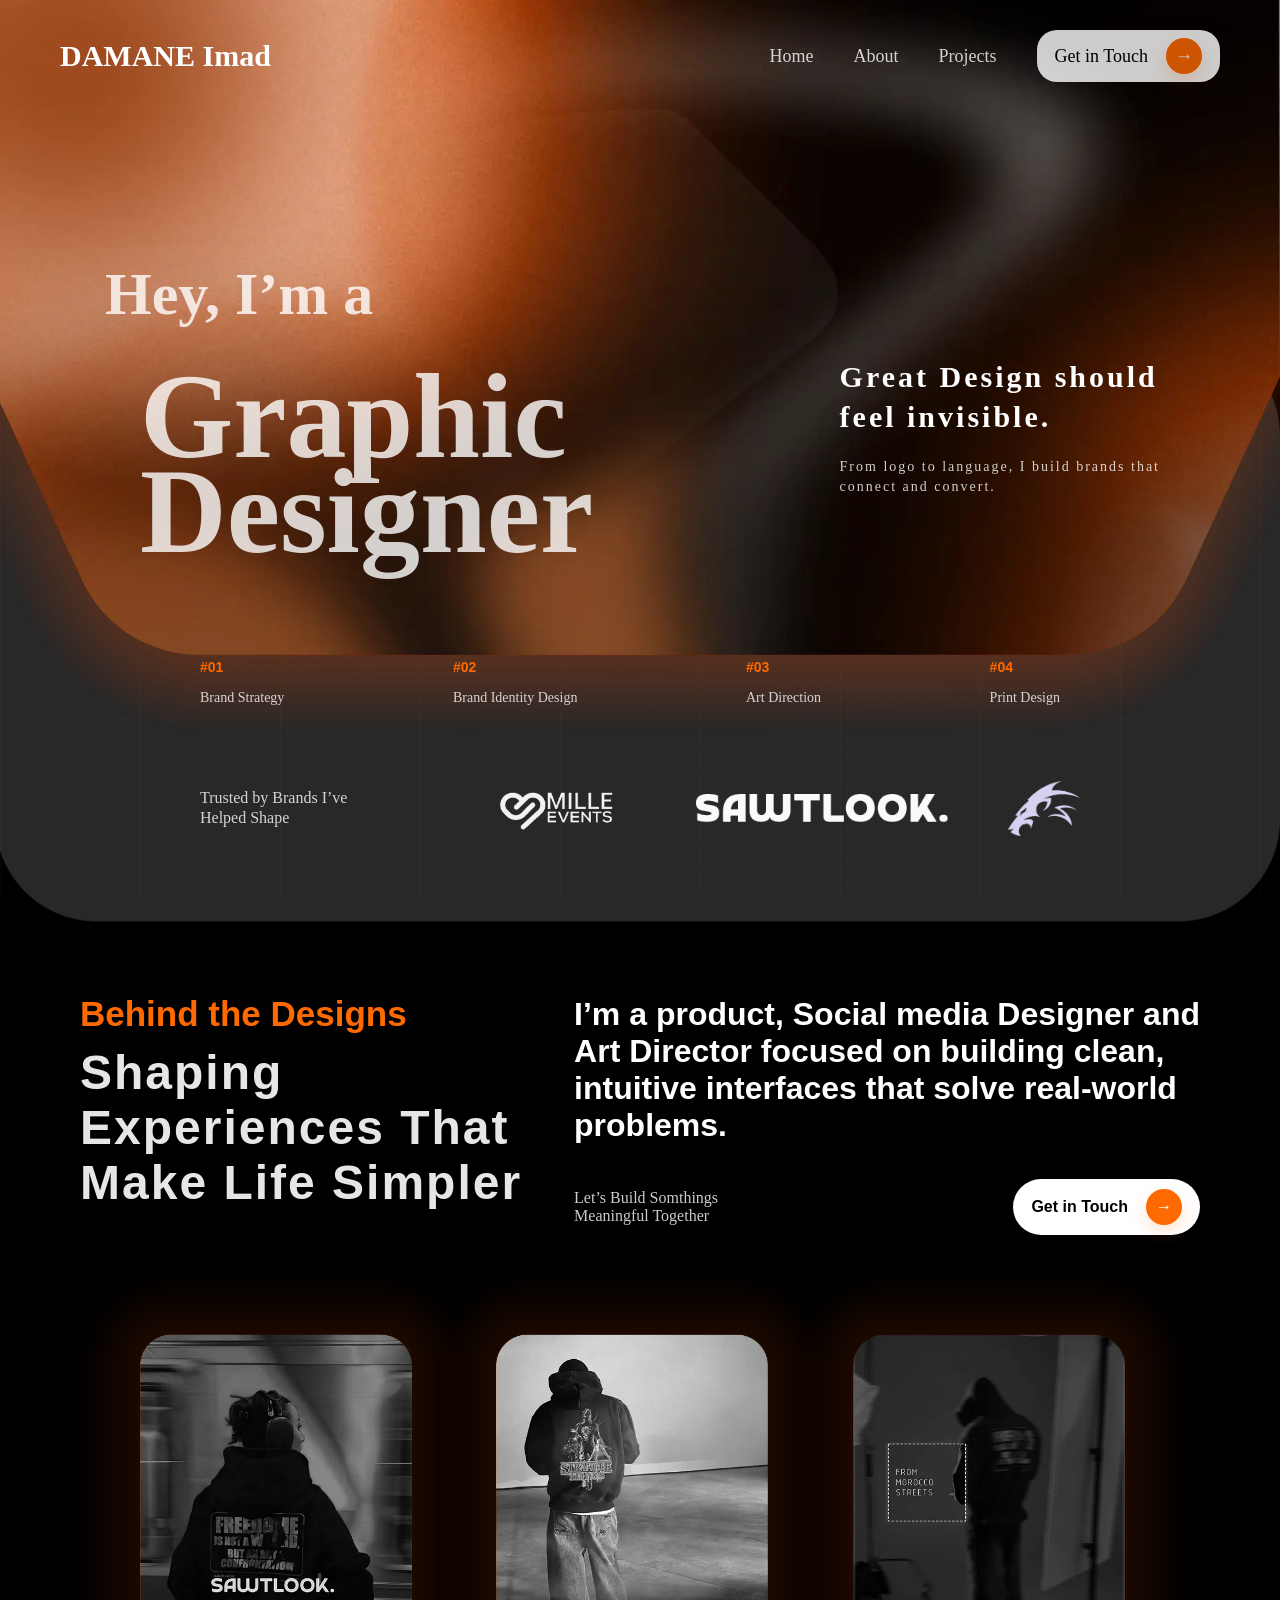
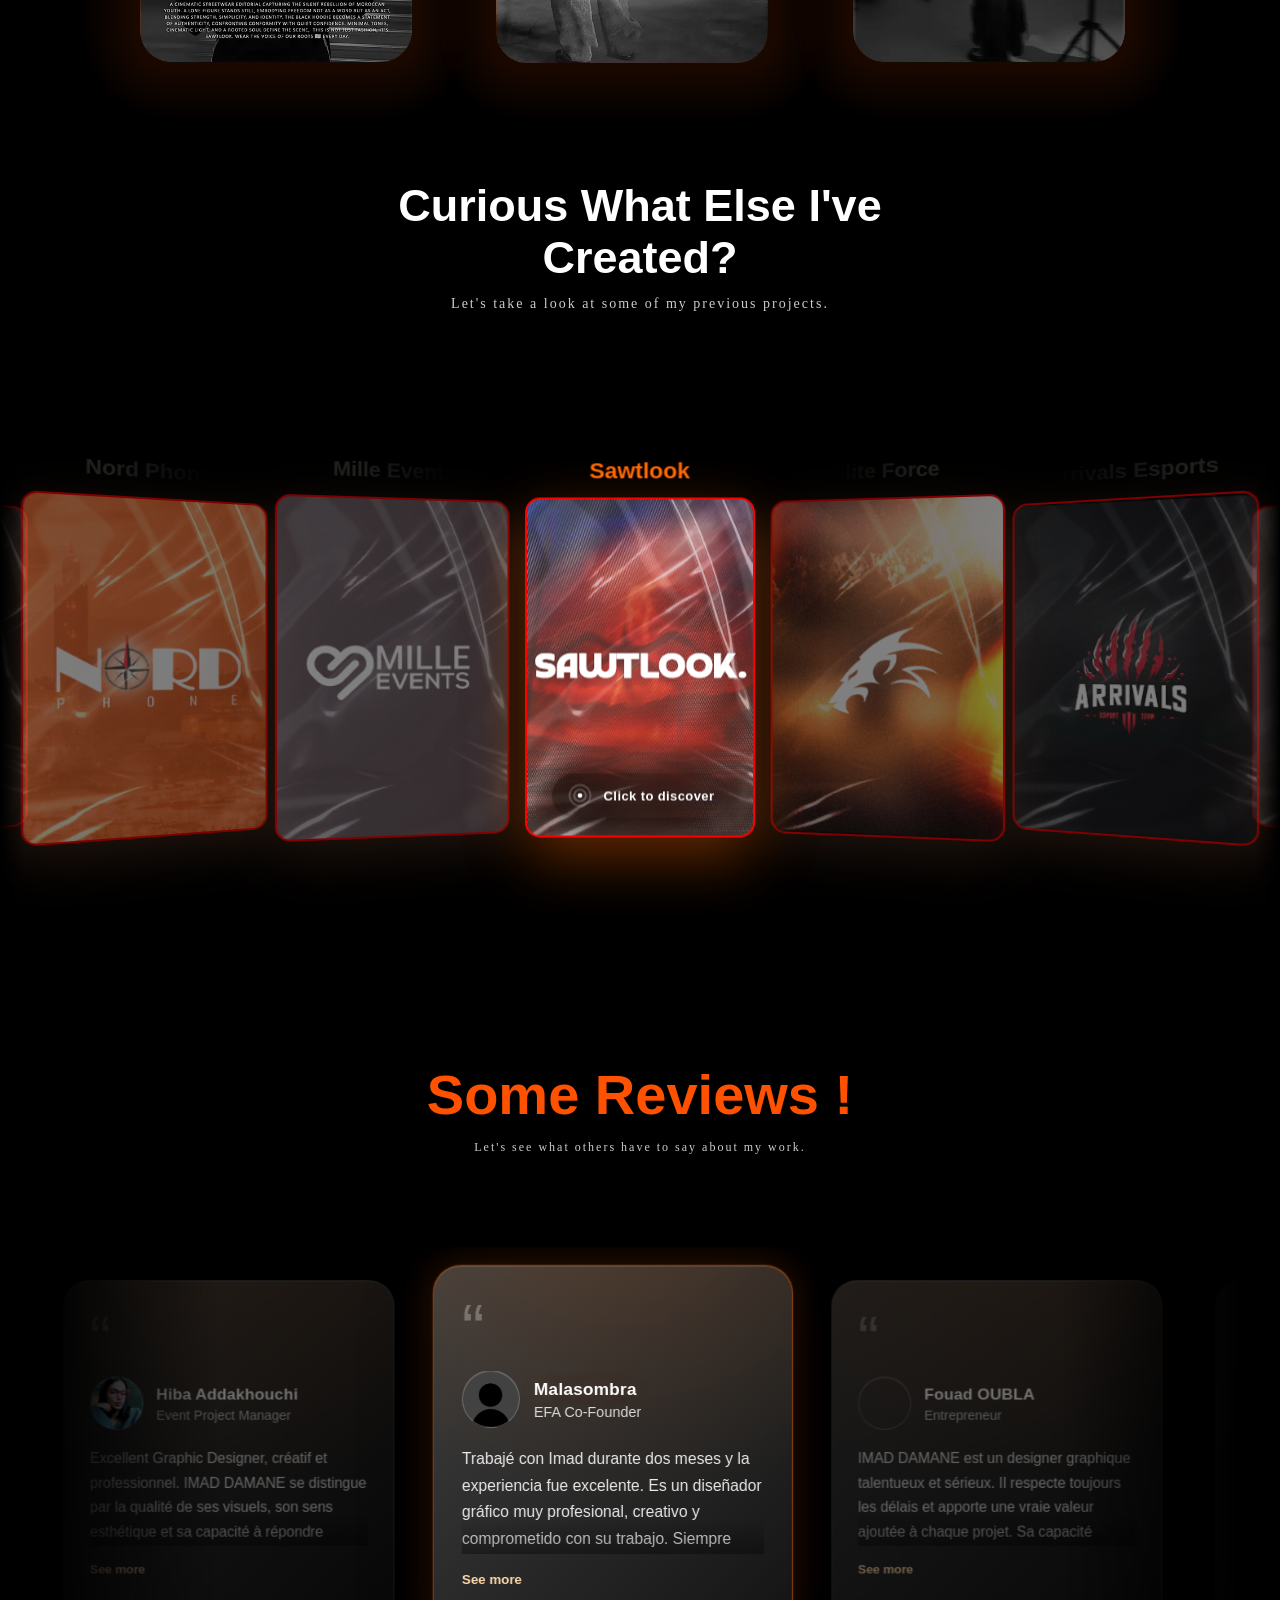
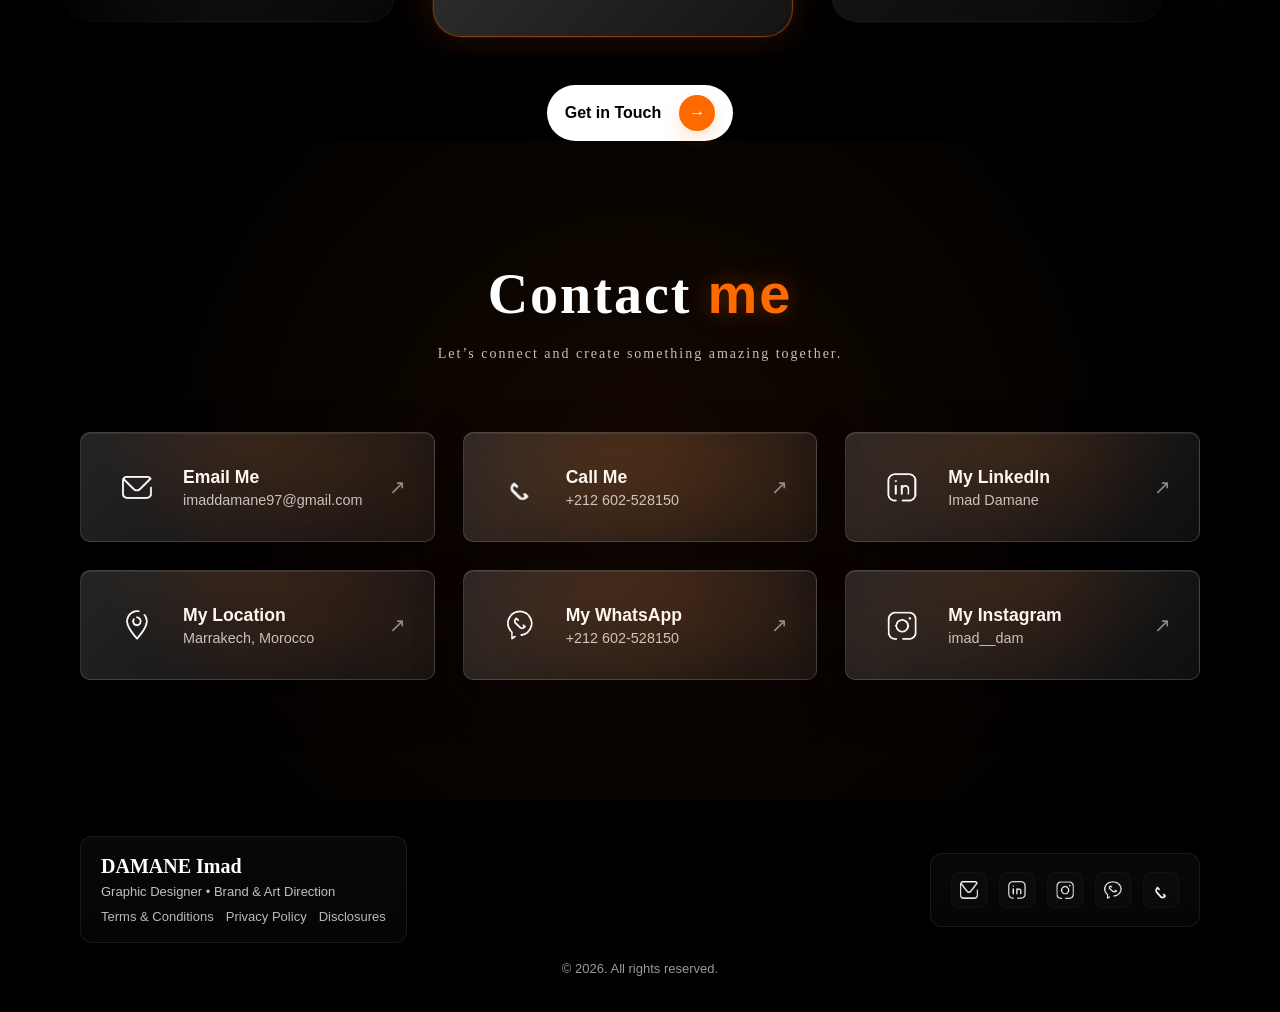
==== commit faf9c0be: "Describe your changes" ====
--- a/index.html
+++ b/index.html
@@ -133,7 +133,7 @@
           <div class="testimonial-avatar avatar-1"></div>
           <div class="testimonial-info">
             <h3 class="testimonial-name">Hiba Addakhouchi</h3>
-            <p class="testimonial-role">Event Priject Manager</p>
+            <p class="testimonial-role">Event Project Manager</p>
           </div>
         </div>
         <p class="testimonial-text">
--- a/style.css
+++ b/style.css
@@ -1297,12 +1297,12 @@
       background-position: center;
     }
 
-    .testimonial-section .avatar-1 { background-image: url("images/recomendations_pfp/hiba.webp"); }
-    .testimonial-section .avatar-2 { background-image: url("images/recomendations_pfp/malasombra and mohammed fj.webp"); }
-    .testimonial-section .avatar-3 { background-image: url("images/recomendations_pfp/fouad oubla.webp"); }
-    .testimonial-section .avatar-4 { background-image: url("images/recomendations_pfp/malasombra and mohammed fj.webp"); }
-    .testimonial-section .avatar-5 { background-image: url("images/recomendations_pfp/youssef_lechehab.webp"); }
-    .testimonial-section .avatar-6 { background-image: url("images/recomendations_pfp/aymen neya.webp"); }
+    .testimonial-section .avatar-1 { background-image: url("images/recomendations_pfp/hiba.jpg"); }
+    .testimonial-section .avatar-2 { background-image: url("images/recomendations_pfp/malasombra and mohammed fj.jpg"); }
+    .testimonial-section .avatar-3 { background-image: url("images/recomendations_pfp/fouad oubla.jpg"); }
+    .testimonial-section .avatar-4 { background-image: url("images/recomendations_pfp/malasombra and mohammed fj.jpg"); }
+    .testimonial-section .avatar-5 { background-image: url("images/recomendations_pfp/youssef_lechehab.jpg"); }
+    .testimonial-section .avatar-6 { background-image: url("images/recomendations_pfp/aymen neya.jpg"); }
 
     .testimonial-section .testimonial-name {
       font-size: 1.08rem;
@@ -1822,7 +1822,7 @@
         position: fixed;
         inset: 0;
         /* mobile background uses provided image */
-        background-image: url("images/mobile_background/mobile.webp");
+        background-image: url("images/mobile_background/mobile.jpg");
         background-size: cover;
         background-position: center;
         background-repeat: no-repeat;
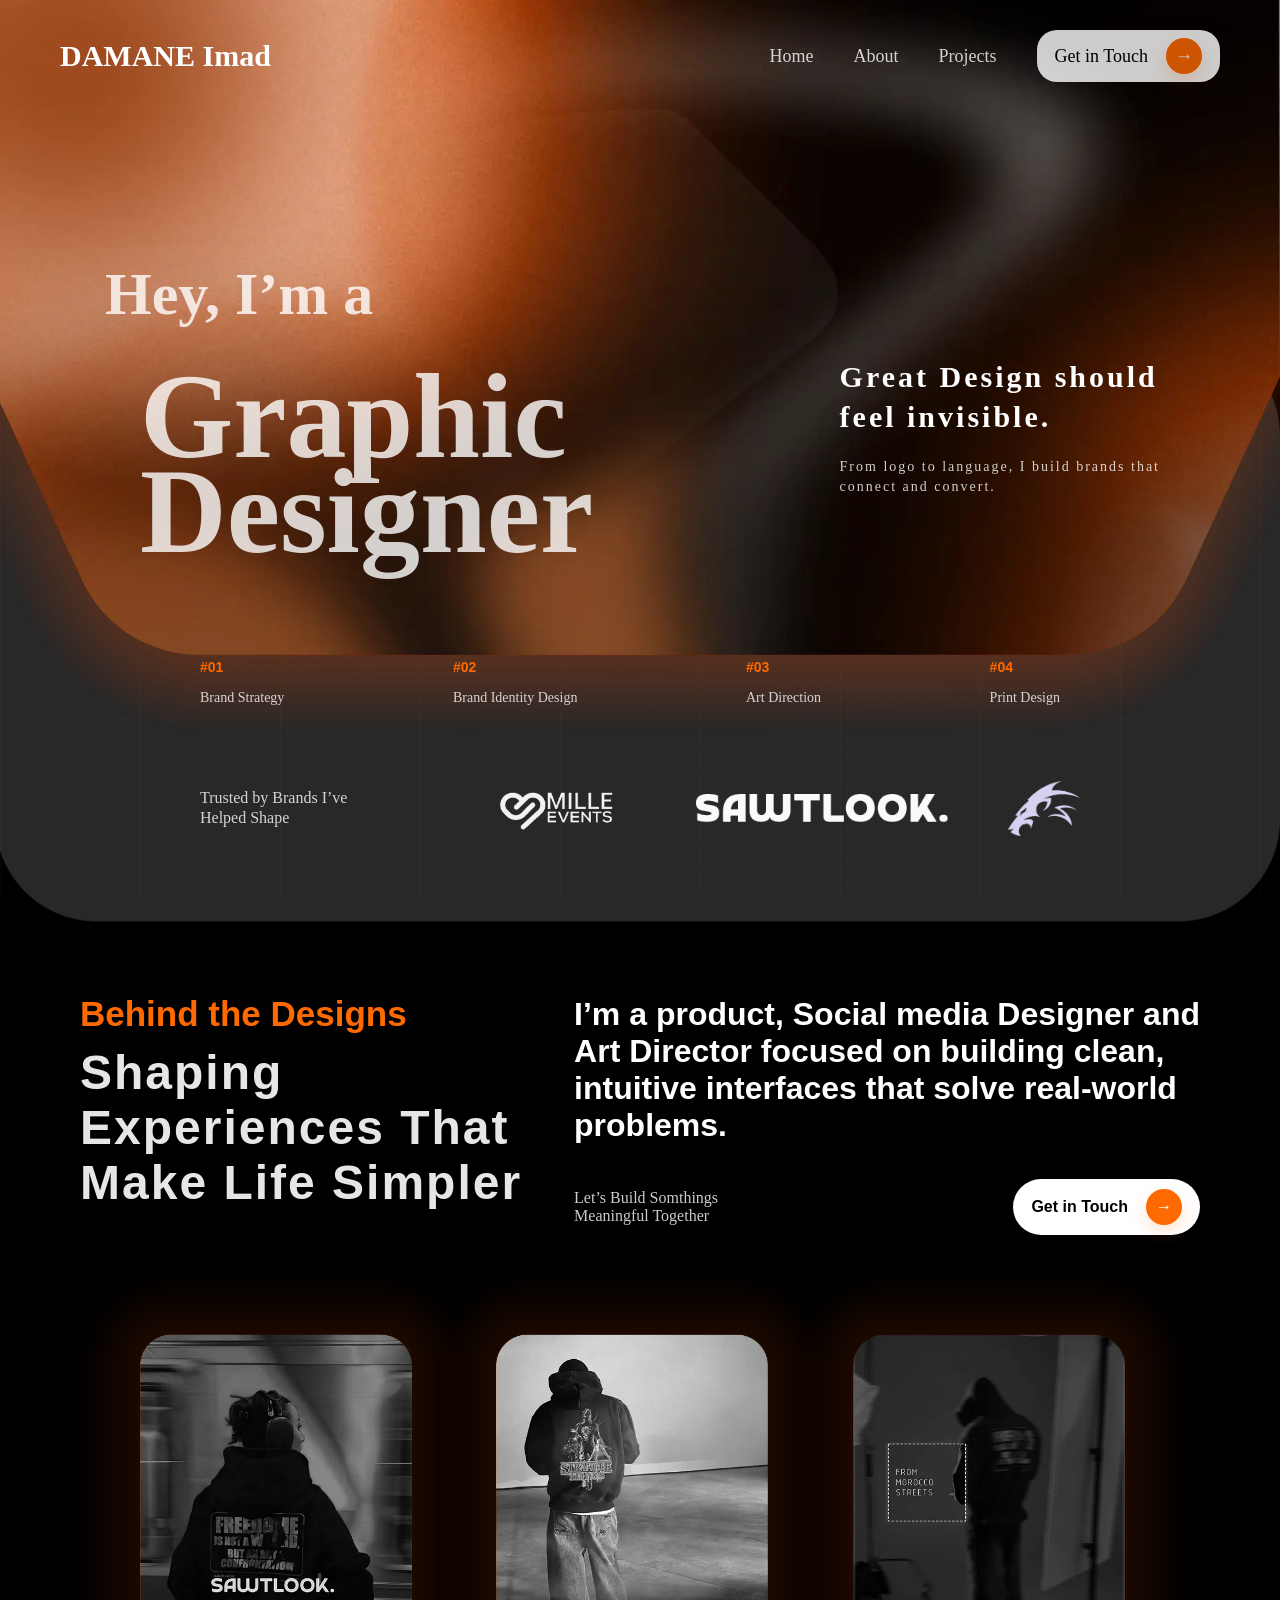
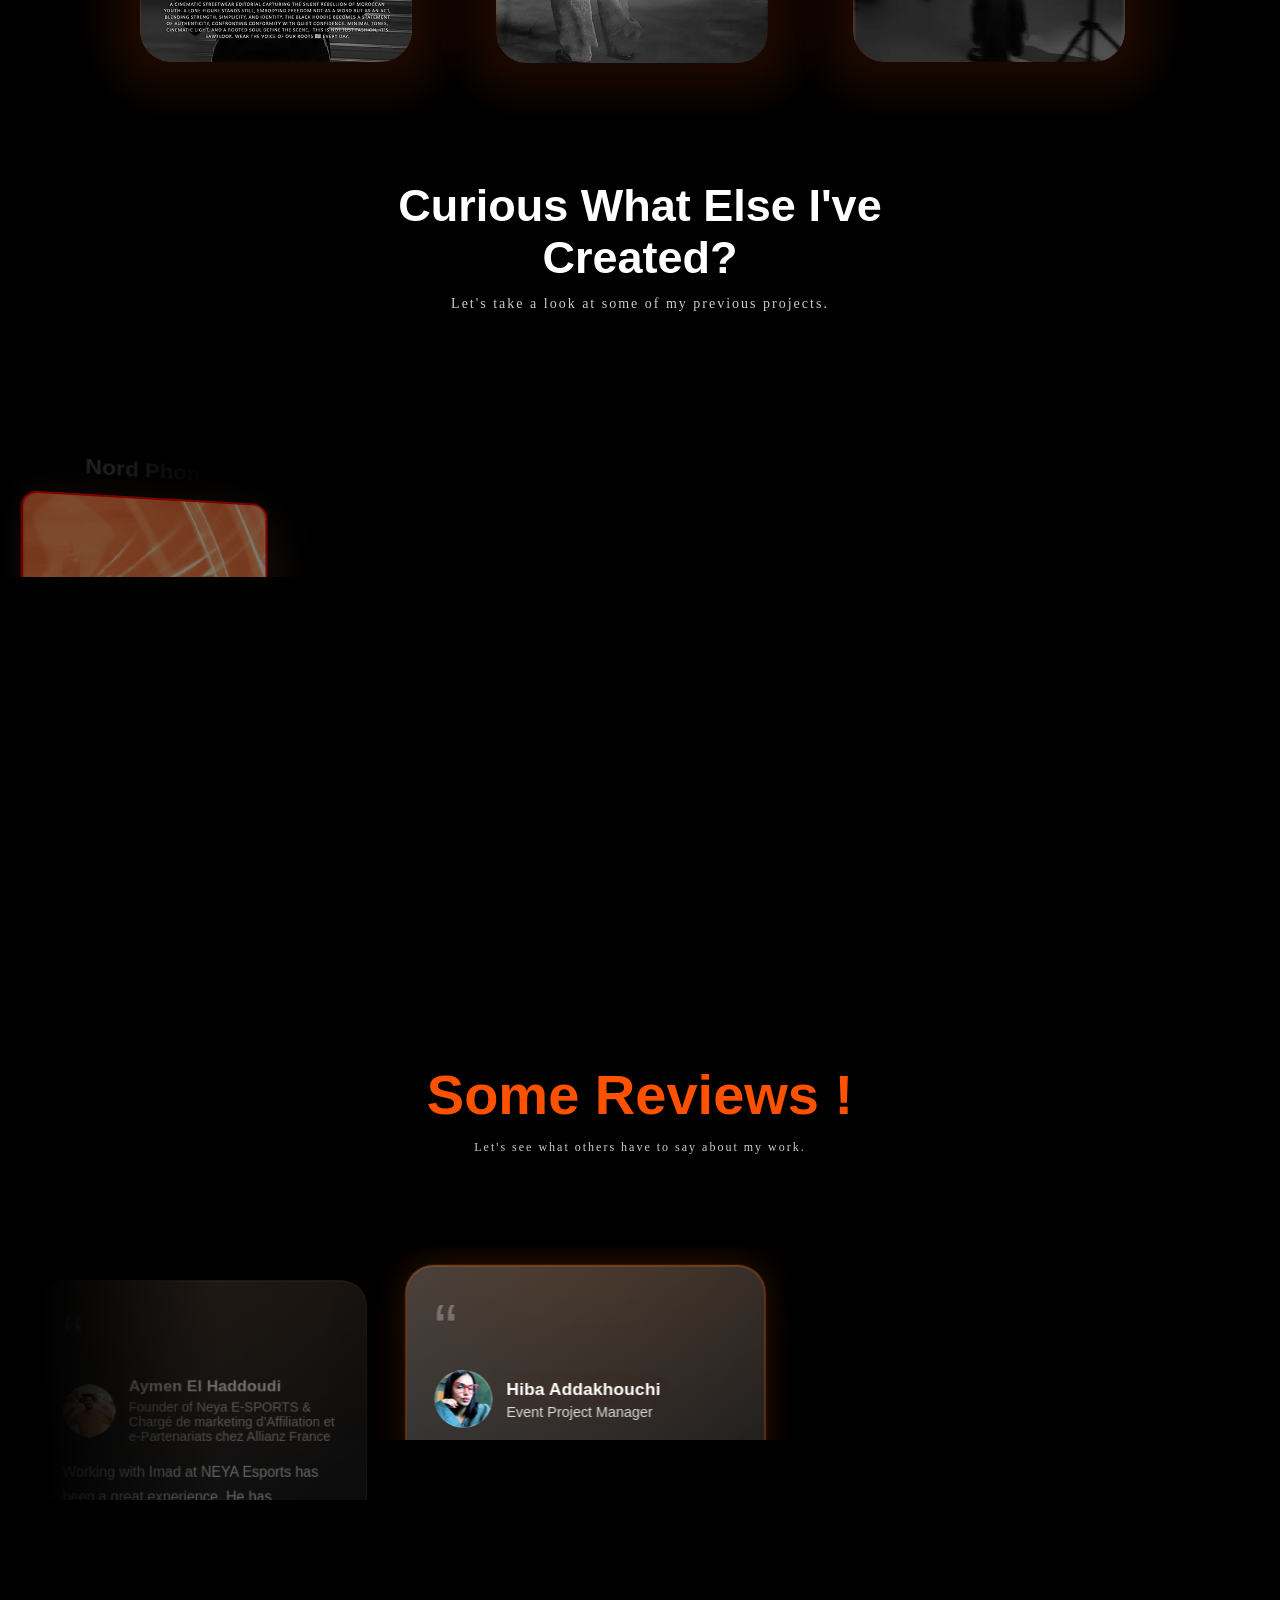
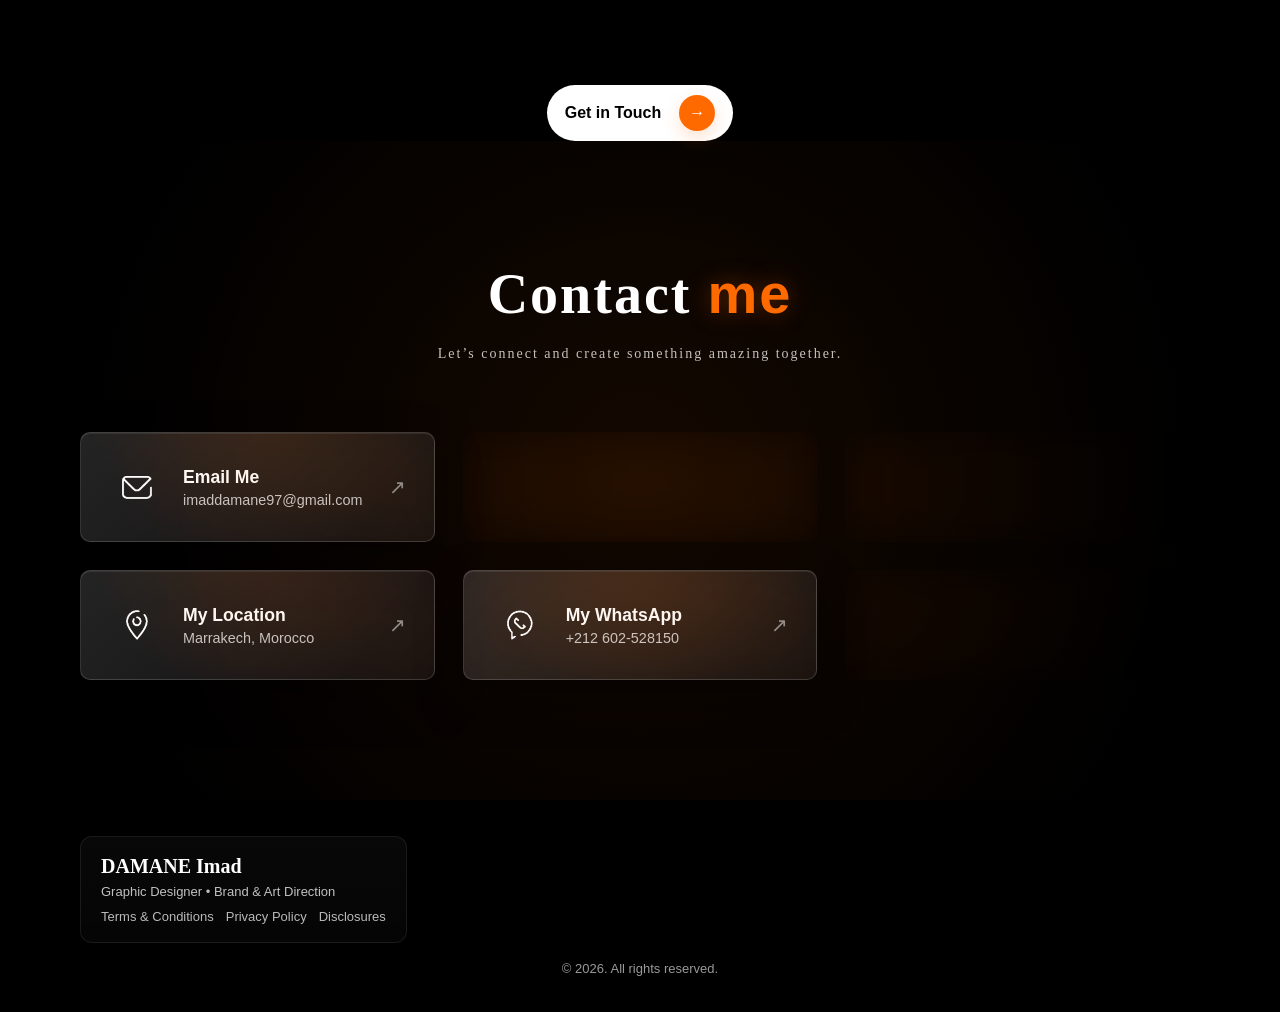
==== commit db26aeeb: "Describe your changes" ====
--- a/index.html
+++ b/index.html
@@ -3,6 +3,7 @@
 <head>
     <meta charset="UTF-8">
     <meta name="viewport" content="width=device-width, initial-scale=1.0">
+    <meta name="p:domain_verify" content="aeb65275b05a9853ada2cfba04c3f57f"/>
     <link rel="stylesheet" href="style.css">
     <title>DAMANE Imad Portfolio</title>
 </head>
--- a/style.css
+++ b/style.css
@@ -1299,7 +1299,7 @@
 
     .testimonial-section .avatar-1 { background-image: url("images/recomendations_pfp/hiba.jpg"); }
     .testimonial-section .avatar-2 { background-image: url("images/recomendations_pfp/malasombra and mohammed fj.jpg"); }
-    .testimonial-section .avatar-3 { background-image: url("images/recomendations_pfp/fouad oubla.jpg"); }
+    .testimonial-section .avatar-3 { background-image: url("images/recomendations_pfp/fouad oubla.jpeg"); }
     .testimonial-section .avatar-4 { background-image: url("images/recomendations_pfp/malasombra and mohammed fj.jpg"); }
     .testimonial-section .avatar-5 { background-image: url("images/recomendations_pfp/youssef_lechehab.jpg"); }
     .testimonial-section .avatar-6 { background-image: url("images/recomendations_pfp/aymen neya.jpg"); }
